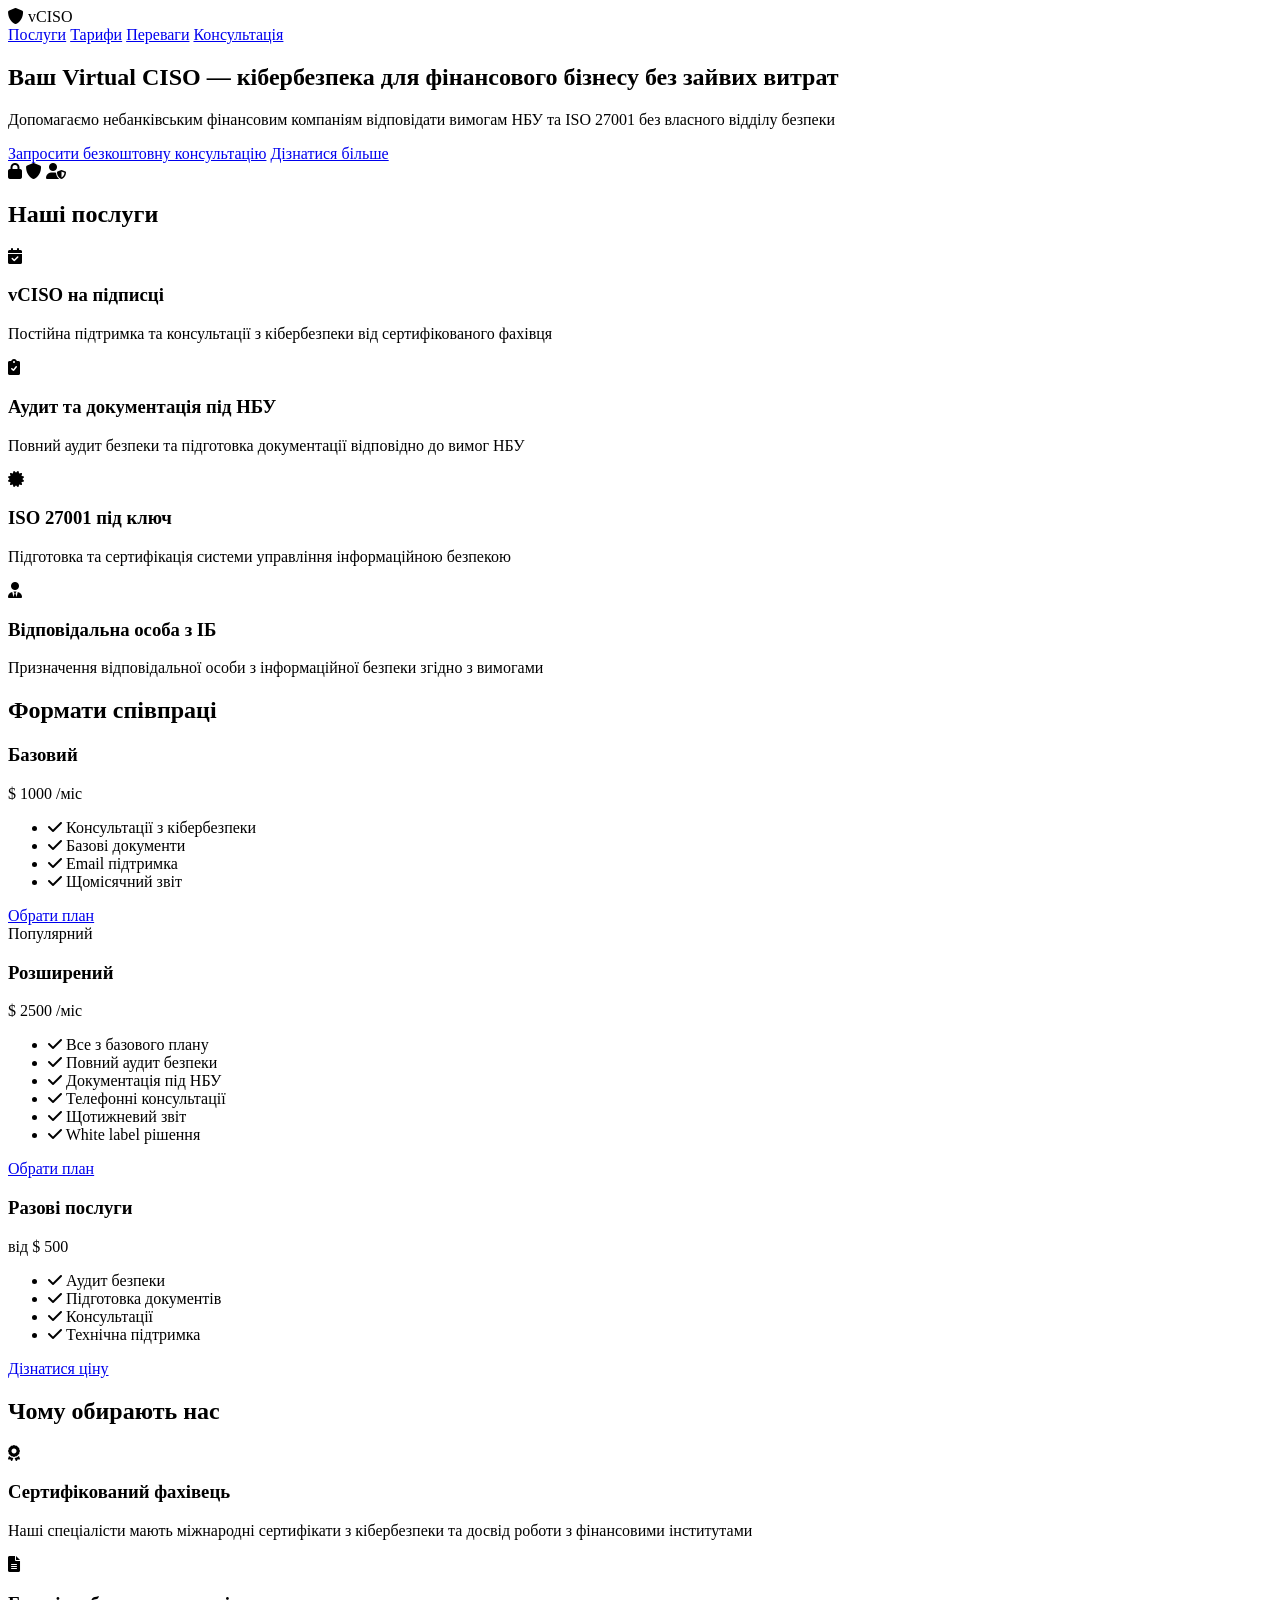
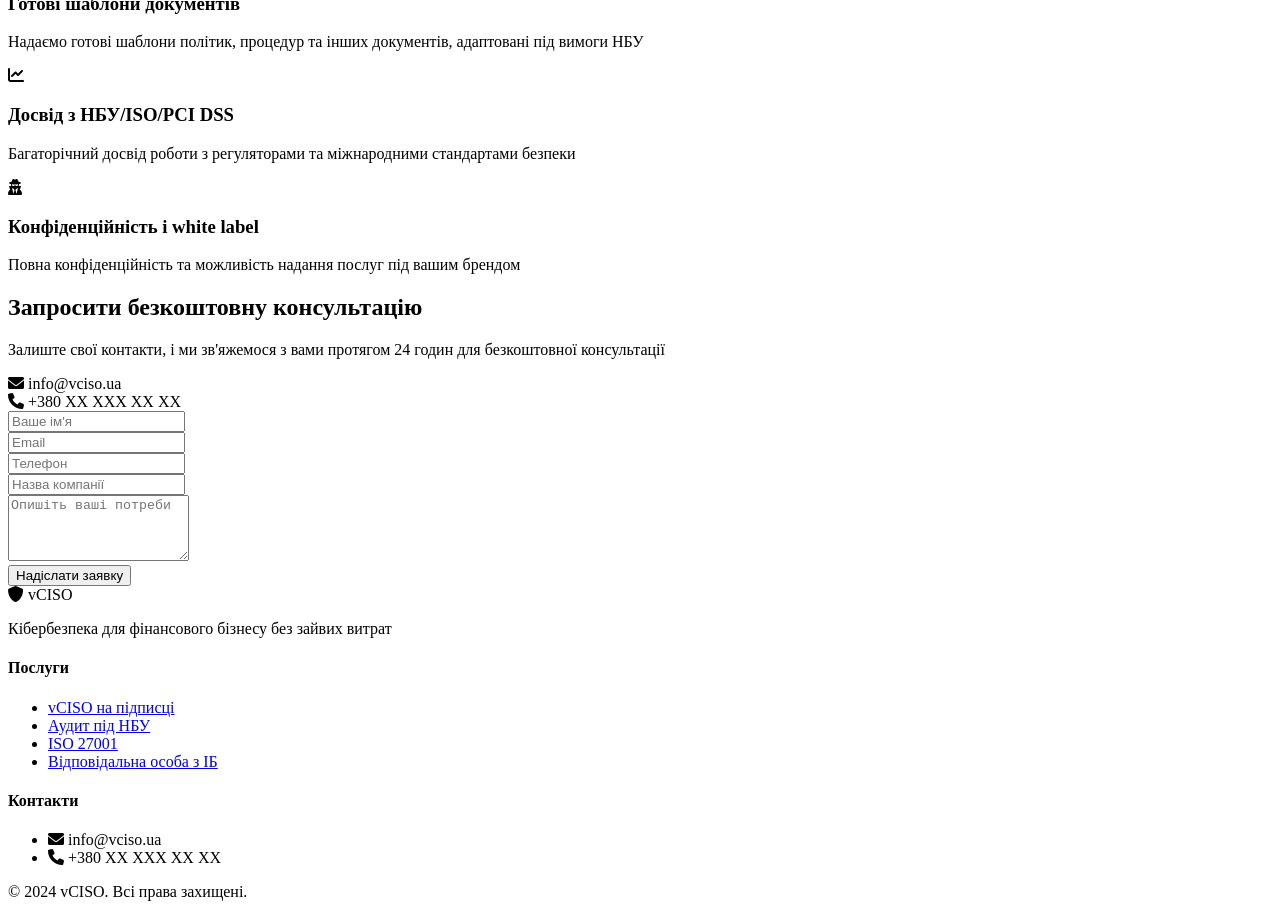
==== index.html @ 29ff614f "Rename vCiso/index.html to index.html" ====
<!DOCTYPE html>
<html lang="uk">
<head>
    <meta charset="UTF-8">
    <meta name="viewport" content="width=device-width, initial-scale=1.0">
    <title>Virtual CISO - Кібербезпека для фінансового бізнесу</title>
    <link rel="stylesheet" href="styles.css">
    <link href="https://fonts.googleapis.com/css2?family=Inter:wght@300;400;500;600;700&display=swap" rel="stylesheet">
    <link rel="stylesheet" href="https://cdnjs.cloudflare.com/ajax/libs/font-awesome/6.0.0/css/all.min.css">
</head>
<body>
    <!-- Header -->
    <header class="header">
        <nav class="nav">
            <div class="nav-container">
                <div class="logo">
                    <i class="fas fa-shield-alt"></i>
                    <span>vCISO</span>
                </div>
                <div class="nav-links">
                    <a href="#services">Послуги</a>
                    <a href="#pricing">Тарифи</a>
                    <a href="#benefits">Переваги</a>
                    <a href="#contact" class="cta-button">Консультація</a>
                </div>
                <div class="mobile-menu-toggle">
                    <span></span>
                    <span></span>
                    <span></span>
                </div>
            </div>
        </nav>
    </header>

    <!-- Hero Section -->
    <section class="hero">
        <div class="container">
            <div class="hero-content">
                <h1 class="hero-title">
                    Ваш Virtual CISO — кібербезпека для фінансового бізнесу без зайвих витрат
                </h1>
                <p class="hero-subtitle">
                    Допомагаємо небанківським фінансовим компаніям відповідати вимогам НБУ та ISO 27001 без власного відділу безпеки
                </p>
                <div class="hero-cta">
                    <a href="#contact" class="btn btn-primary">Запросити безкоштовну консультацію</a>
                    <a href="#services" class="btn btn-secondary">Дізнатися більше</a>
                </div>
            </div>
            <div class="hero-image">
                <div class="security-illustration">
                    <i class="fas fa-lock"></i>
                    <i class="fas fa-shield-alt"></i>
                    <i class="fas fa-user-shield"></i>
                </div>
            </div>
        </div>
    </section>

    <!-- Services Section -->
    <section id="services" class="services">
        <div class="container">
            <h2 class="section-title">Наші послуги</h2>
            <div class="services-grid">
                <div class="service-card">
                    <div class="service-icon">
                        <i class="fas fa-calendar-check"></i>
                    </div>
                    <h3>vCISO на підписці</h3>
                    <p>Постійна підтримка та консультації з кібербезпеки від сертифікованого фахівця</p>
                </div>
                <div class="service-card">
                    <div class="service-icon">
                        <i class="fas fa-clipboard-check"></i>
                    </div>
                    <h3>Аудит та документація під НБУ</h3>
                    <p>Повний аудит безпеки та підготовка документації відповідно до вимог НБУ</p>
                </div>
                <div class="service-card">
                    <div class="service-icon">
                        <i class="fas fa-certificate"></i>
                    </div>
                    <h3>ISO 27001 під ключ</h3>
                    <p>Підготовка та сертифікація системи управління інформаційною безпекою</p>
                </div>
                <div class="service-card">
                    <div class="service-icon">
                        <i class="fas fa-user-tie"></i>
                    </div>
                    <h3>Відповідальна особа з ІБ</h3>
                    <p>Призначення відповідальної особи з інформаційної безпеки згідно з вимогами</p>
                </div>
            </div>
        </div>
    </section>

    <!-- Pricing Section -->
    <section id="pricing" class="pricing">
        <div class="container">
            <h2 class="section-title">Формати співпраці</h2>
            <div class="pricing-grid">
                <div class="pricing-card">
                    <div class="pricing-header">
                        <h3>Базовий</h3>
                        <div class="price">
                            <span class="currency">$</span>
                            <span class="amount">1000</span>
                            <span class="period">/міс</span>
                        </div>
                    </div>
                    <ul class="pricing-features">
                        <li><i class="fas fa-check"></i> Консультації з кібербезпеки</li>
                        <li><i class="fas fa-check"></i> Базові документи</li>
                        <li><i class="fas fa-check"></i> Email підтримка</li>
                        <li><i class="fas fa-check"></i> Щомісячний звіт</li>
                    </ul>
                    <a href="#contact" class="btn btn-outline">Обрати план</a>
                </div>
                <div class="pricing-card featured">
                    <div class="pricing-badge">Популярний</div>
                    <div class="pricing-header">
                        <h3>Розширений</h3>
                        <div class="price">
                            <span class="currency">$</span>
                            <span class="amount">2500</span>
                            <span class="period">/міс</span>
                        </div>
                    </div>
                    <ul class="pricing-features">
                        <li><i class="fas fa-check"></i> Все з базового плану</li>
                        <li><i class="fas fa-check"></i> Повний аудит безпеки</li>
                        <li><i class="fas fa-check"></i> Документація під НБУ</li>
                        <li><i class="fas fa-check"></i> Телефонні консультації</li>
                        <li><i class="fas fa-check"></i> Щотижневий звіт</li>
                        <li><i class="fas fa-check"></i> White label рішення</li>
                    </ul>
                    <a href="#contact" class="btn btn-primary">Обрати план</a>
                </div>
                <div class="pricing-card">
                    <div class="pricing-header">
                        <h3>Разові послуги</h3>
                        <div class="price">
                            <span class="currency">від $</span>
                            <span class="amount">500</span>
                        </div>
                    </div>
                    <ul class="pricing-features">
                        <li><i class="fas fa-check"></i> Аудит безпеки</li>
                        <li><i class="fas fa-check"></i> Підготовка документів</li>
                        <li><i class="fas fa-check"></i> Консультації</li>
                        <li><i class="fas fa-check"></i> Технічна підтримка</li>
                    </ul>
                    <a href="#contact" class="btn btn-outline">Дізнатися ціну</a>
                </div>
            </div>
        </div>
    </section>

    <!-- Benefits Section -->
    <section id="benefits" class="benefits">
        <div class="container">
            <h2 class="section-title">Чому обирають нас</h2>
            <div class="benefits-grid">
                <div class="benefit-item">
                    <div class="benefit-icon">
                        <i class="fas fa-award"></i>
                    </div>
                    <h3>Сертифікований фахівець</h3>
                    <p>Наші спеціалісти мають міжнародні сертифікати з кібербезпеки та досвід роботи з фінансовими інститутами</p>
                </div>
                <div class="benefit-item">
                    <div class="benefit-icon">
                        <i class="fas fa-file-alt"></i>
                    </div>
                    <h3>Готові шаблони документів</h3>
                    <p>Надаємо готові шаблони політик, процедур та інших документів, адаптовані під вимоги НБУ</p>
                </div>
                <div class="benefit-item">
                    <div class="benefit-icon">
                        <i class="fas fa-chart-line"></i>
                    </div>
                    <h3>Досвід з НБУ/ISO/PCI DSS</h3>
                    <p>Багаторічний досвід роботи з регуляторами та міжнародними стандартами безпеки</p>
                </div>
                <div class="benefit-item">
                    <div class="benefit-icon">
                        <i class="fas fa-user-secret"></i>
                    </div>
                    <h3>Конфіденційність і white label</h3>
                    <p>Повна конфіденційність та можливість надання послуг під вашим брендом</p>
                </div>
            </div>
        </div>
    </section>

    <!-- Contact Section -->
    <section id="contact" class="contact">
        <div class="container">
            <div class="contact-content">
                <div class="contact-info">
                    <h2>Запросити безкоштовну консультацію</h2>
                    <p>Залиште свої контакти, і ми зв'яжемося з вами протягом 24 годин для безкоштовної консультації</p>
                    <div class="contact-details">
                        <div class="contact-item">
                            <i class="fas fa-envelope"></i>
                            <span>info@vciso.ua</span>
                        </div>
                        <div class="contact-item">
                            <i class="fas fa-phone"></i>
                            <span>+380 XX XXX XX XX</span>
                        </div>
                    </div>
                </div>
                <div class="contact-form">
                    <form id="consultationForm">
                        <div class="form-group">
                            <input type="text" id="name" name="name" placeholder="Ваше ім'я" required>
                        </div>
                        <div class="form-group">
                            <input type="email" id="email" name="email" placeholder="Email" required>
                        </div>
                        <div class="form-group">
                            <input type="tel" id="phone" name="phone" placeholder="Телефон" required>
                        </div>
                        <div class="form-group">
                            <input type="text" id="company" name="company" placeholder="Назва компанії" required>
                        </div>
                        <div class="form-group">
                            <textarea id="message" name="message" placeholder="Опишіть ваші потреби" rows="4"></textarea>
                        </div>
                        <button type="submit" class="btn btn-primary">Надіслати заявку</button>
                    </form>
                </div>
            </div>
        </div>
    </section>

    <!-- Footer -->
    <footer class="footer">
        <div class="container">
            <div class="footer-content">
                <div class="footer-section">
                    <div class="logo">
                        <i class="fas fa-shield-alt"></i>
                        <span>vCISO</span>
                    </div>
                    <p>Кібербезпека для фінансового бізнесу без зайвих витрат</p>
                </div>
                <div class="footer-section">
                    <h4>Послуги</h4>
                    <ul>
                        <li><a href="#services">vCISO на підписці</a></li>
                        <li><a href="#services">Аудит під НБУ</a></li>
                        <li><a href="#services">ISO 27001</a></li>
                        <li><a href="#services">Відповідальна особа з ІБ</a></li>
                    </ul>
                </div>
                <div class="footer-section">
                    <h4>Контакти</h4>
                    <ul>
                        <li><i class="fas fa-envelope"></i> info@vciso.ua</li>
                        <li><i class="fas fa-phone"></i> +380 XX XXX XX XX</li>
                    </ul>
                </div>
            </div>
            <div class="footer-bottom">
                <p>&copy; 2024 vCISO. Всі права захищені.</p>
            </div>
        </div>
    </footer>

    <script src="script.js"></script>
</body>
</html>
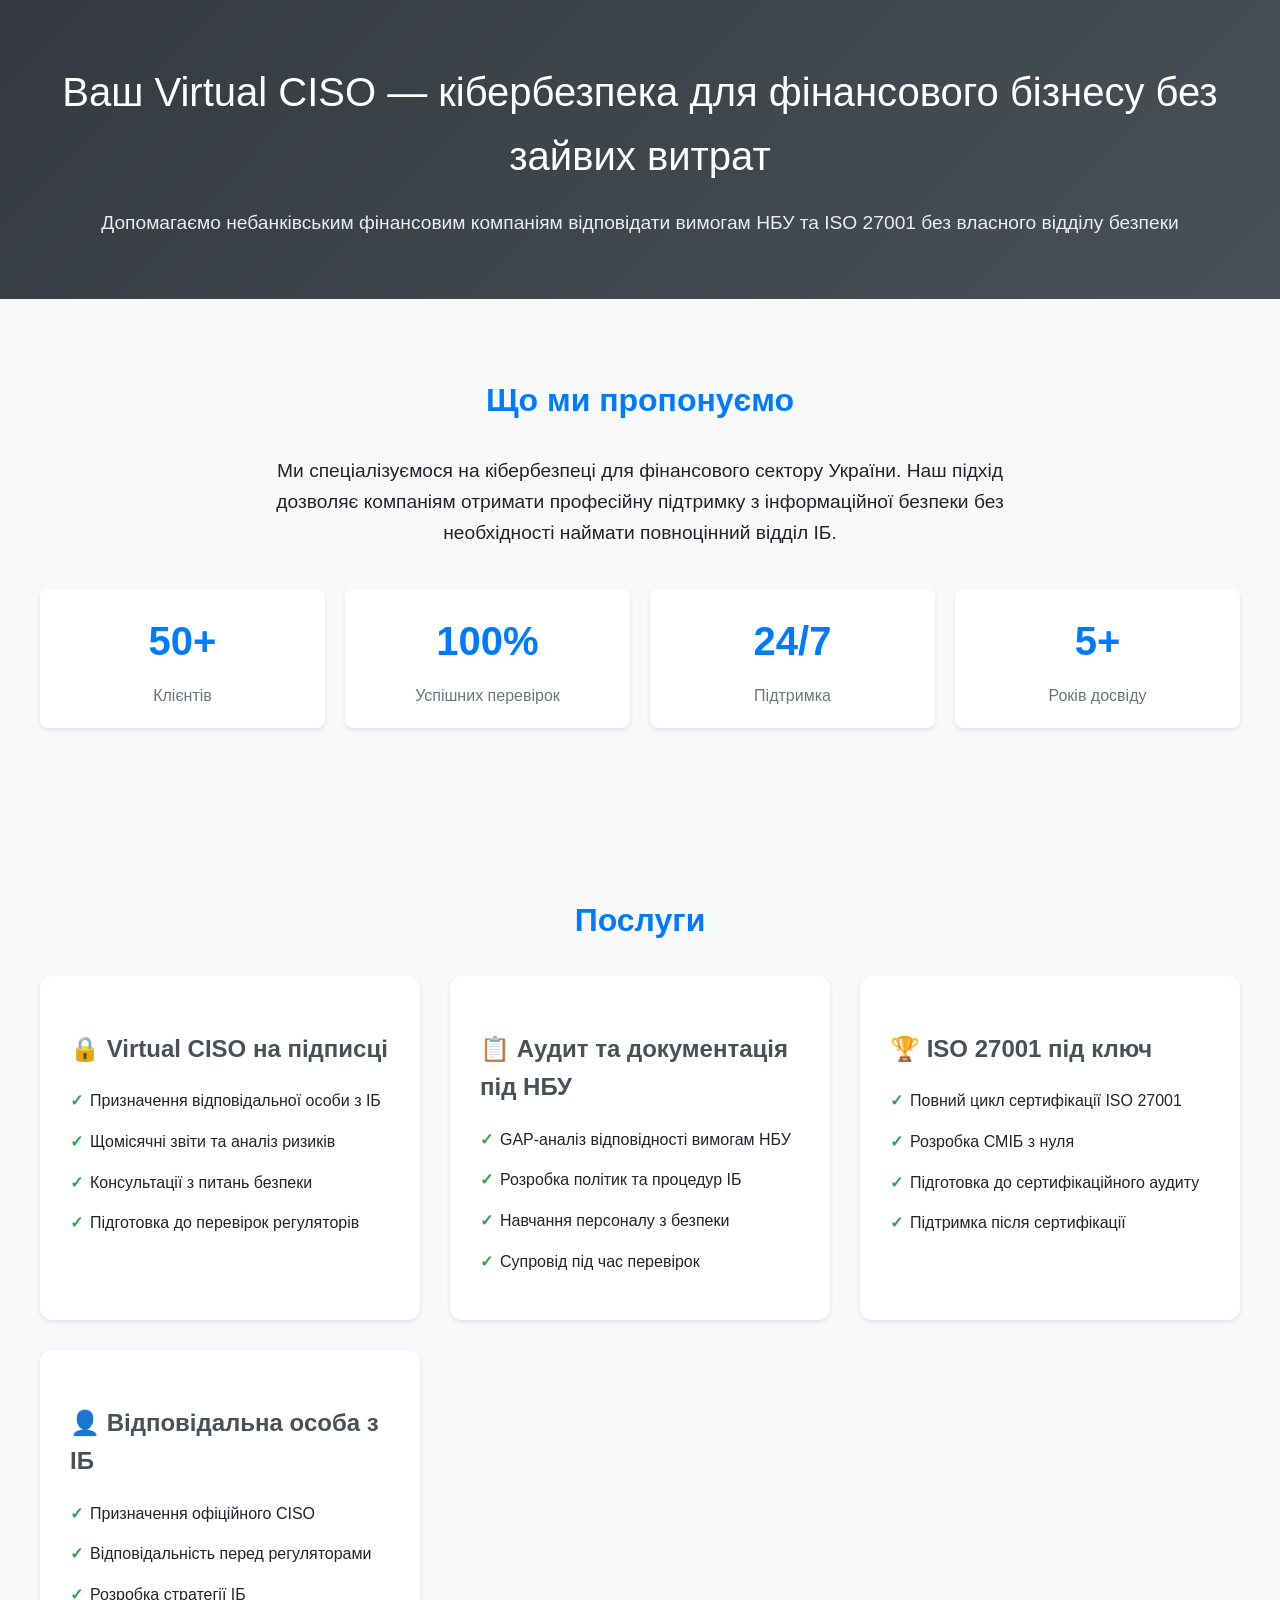
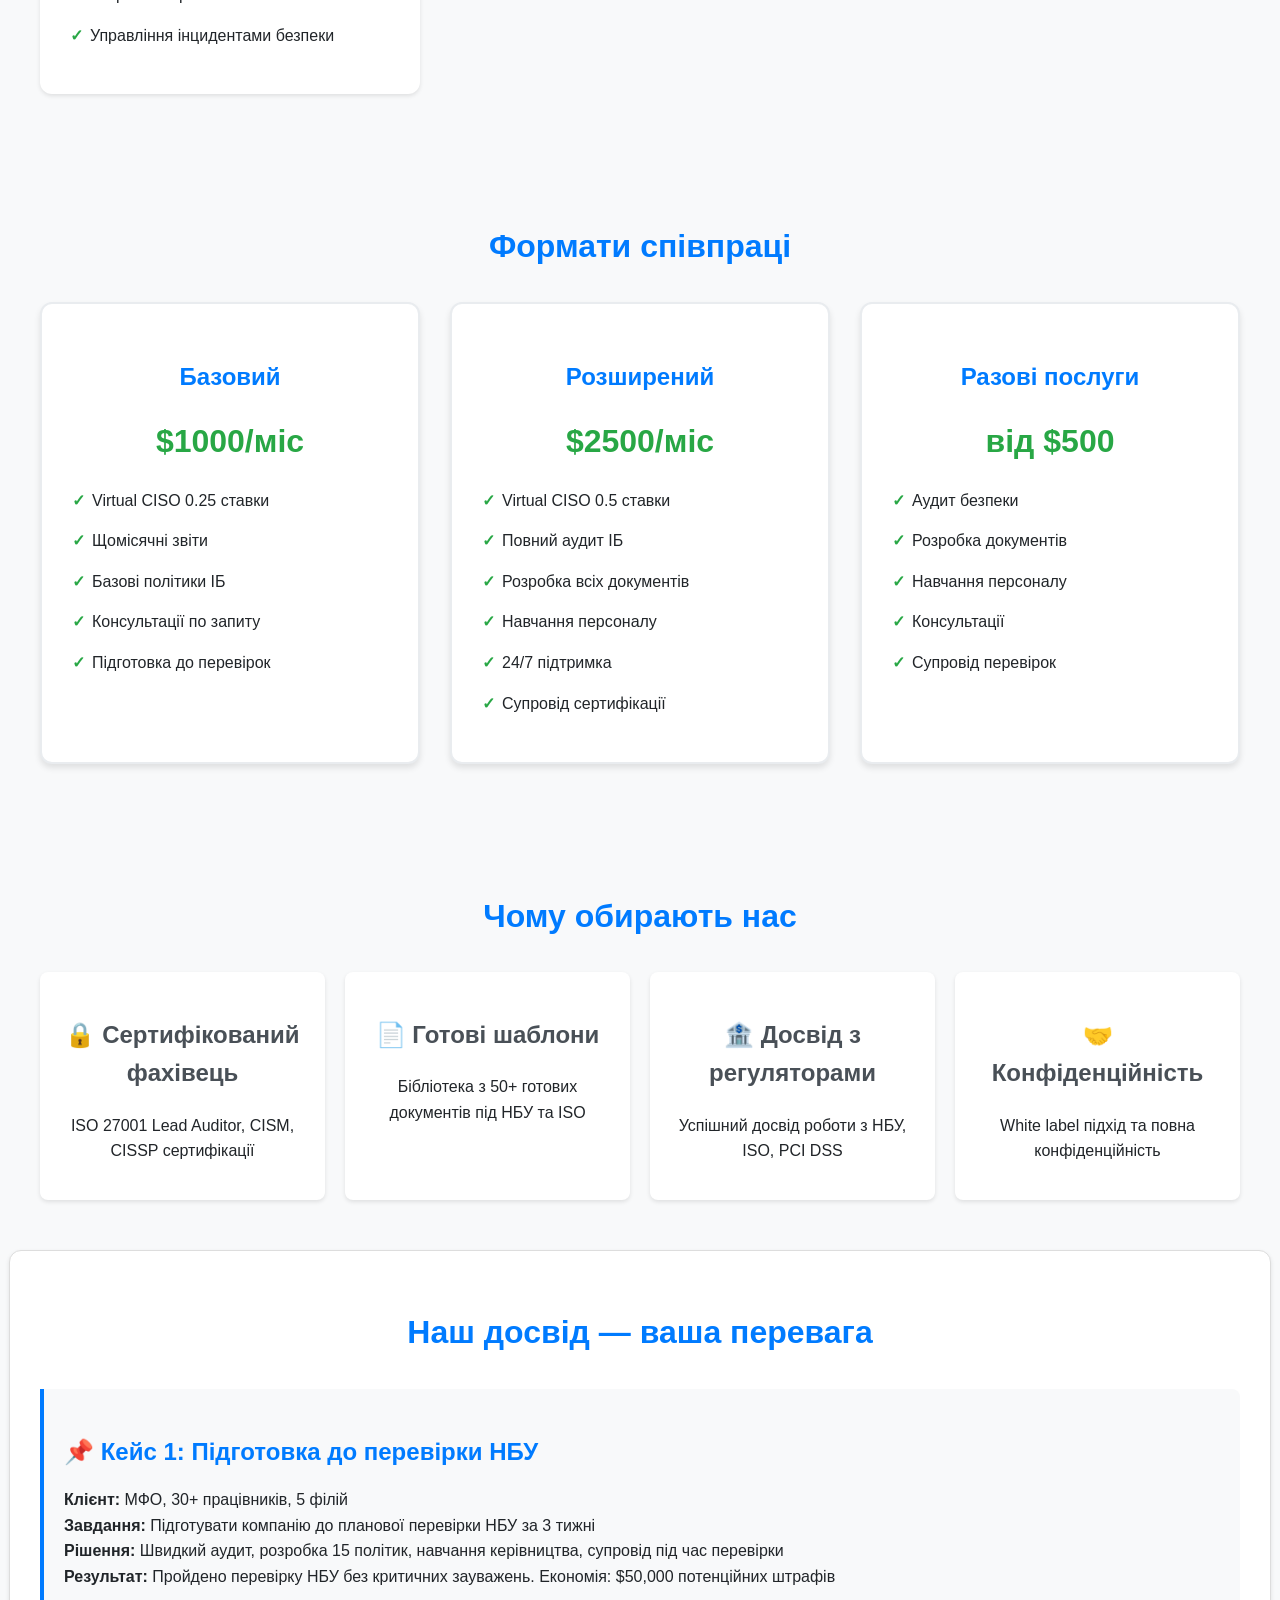
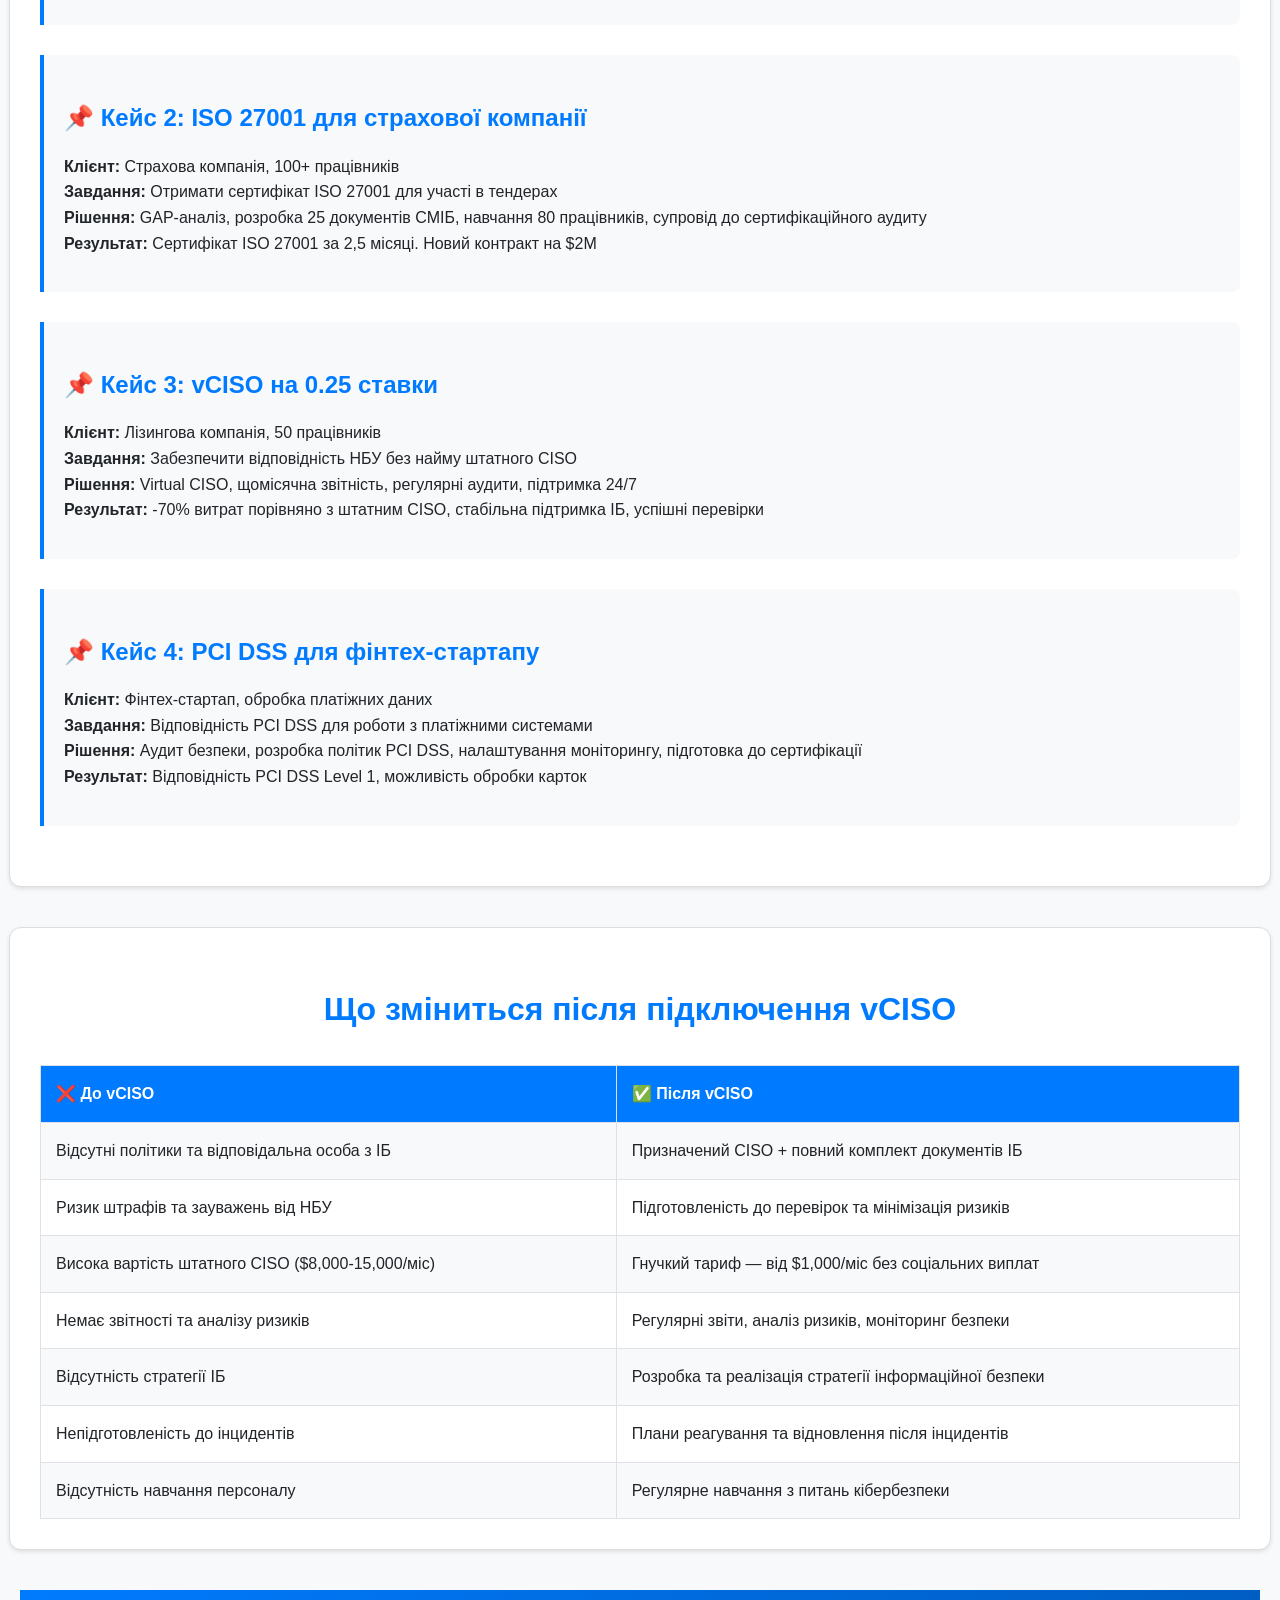
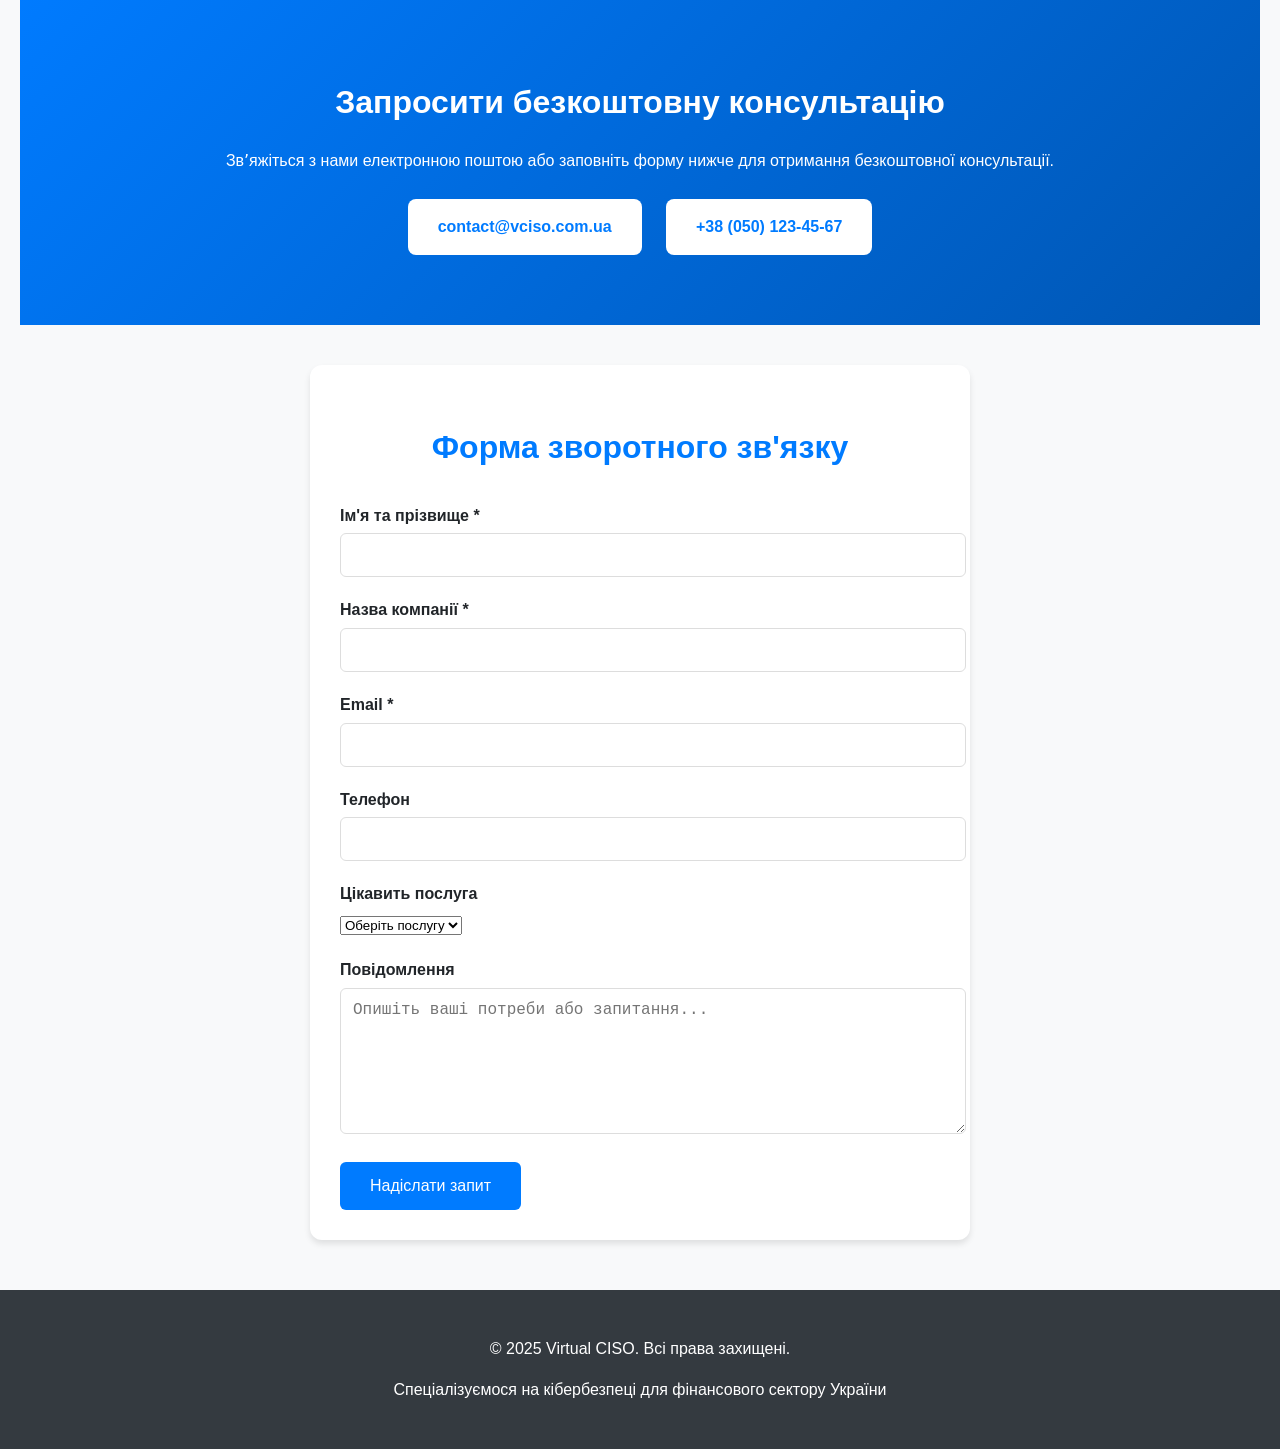
==== commit 6cb1c4a9: "New V1" ====
--- a/index.html
+++ b/index.html
@@ -1,274 +1,296 @@
 <!DOCTYPE html>
 <html lang="uk">
 <head>
-    <meta charset="UTF-8">
-    <meta name="viewport" content="width=device-width, initial-scale=1.0">
-    <title>Virtual CISO - Кібербезпека для фінансового бізнесу</title>
-    <link rel="stylesheet" href="styles.css">
-    <link href="https://fonts.googleapis.com/css2?family=Inter:wght@300;400;500;600;700&display=swap" rel="stylesheet">
-    <link rel="stylesheet" href="https://cdnjs.cloudflare.com/ajax/libs/font-awesome/6.0.0/css/all.min.css">
+  <meta charset="UTF-8" />
+  <meta name="viewport" content="width=device-width, initial-scale=1.0" />
+  <title>Ваш Virtual CISO — кібербезпека для фінансового бізнесу</title>
+  <meta name="description" content="Virtual CISO послуги для небанківських фінансових компаній. Відповідність НБУ та ISO 27001 без власного відділу безпеки." />
+  <style>
+    body { font-family: Arial, sans-serif; margin: 0; padding: 0; background: #f8f9fa; color: #212529; line-height: 1.6; }
+    header { background: linear-gradient(135deg, #343a40 0%, #495057 100%); color: white; padding: 60px 20px; text-align: center; }
+    header h1 { margin: 0; font-size: 2.5em; font-weight: 300; }
+    header p { font-size: 1.2em; margin: 20px 0 0 0; opacity: 0.9; }
+    section { padding: 50px 20px; max-width: 1200px; margin: auto; }
+    h2 { color: #007bff; font-size: 2em; margin-bottom: 30px; text-align: center; }
+    h3 { color: #495057; font-size: 1.5em; margin-bottom: 20px; }
+    ul { list-style: none; padding: 0; }
+    ul li { margin-bottom: 15px; padding-left: 20px; position: relative; }
+    ul li:before { content: "✓"; color: #28a745; font-weight: bold; position: absolute; left: 0; }
+    .pricing { display: flex; flex-wrap: wrap; gap: 30px; justify-content: center; }
+    .price-box { flex: 1; min-width: 250px; background: white; padding: 30px; border: 2px solid #e9ecef; border-radius: 12px; text-align: center; box-shadow: 0 4px 6px rgba(0,0,0,0.1); transition: transform 0.3s ease; }
+    .price-box:hover { transform: translateY(-5px); box-shadow: 0 8px 15px rgba(0,0,0,0.2); }
+    .price-box h3 { color: #007bff; margin-bottom: 15px; }
+    .price-box .price { font-size: 2em; font-weight: bold; color: #28a745; margin: 20px 0; }
+    .price-box .features { text-align: left; margin-top: 20px; }
+    .cta { background: linear-gradient(135deg, #007bff 0%, #0056b3 100%); color: white; text-align: center; padding: 60px 20px; }
+    .cta h2 { color: white; margin-bottom: 20px; }
+    .cta a { background: white; color: #007bff; padding: 15px 30px; text-decoration: none; border-radius: 8px; font-weight: bold; display: inline-block; margin: 10px; transition: all 0.3s ease; }
+    .cta a:hover { background: #f8f9fa; transform: scale(1.05); }
+    .cases, .comparison { background: #fff; border: 1px solid #ddd; padding: 30px; border-radius: 12px; margin-bottom: 40px; box-shadow: 0 2px 4px rgba(0,0,0,0.1); }
+    .case { margin-bottom: 30px; padding: 20px; border-left: 4px solid #007bff; background: #f8f9fa; border-radius: 0 8px 8px 0; }
+    .case h3 { color: #007bff; margin-bottom: 15px; }
+    table { width: 100%; border-collapse: collapse; margin-top: 20px; }
+    th, td { border: 1px solid #dee2e6; padding: 15px; text-align: left; }
+    th { background-color: #007bff; color: white; font-weight: bold; }
+    tr:nth-child(even) { background-color: #f8f9fa; }
+    .stats { display: flex; flex-wrap: wrap; gap: 20px; margin: 40px 0; }
+    .stat { flex: 1; min-width: 200px; text-align: center; padding: 20px; background: white; border-radius: 8px; box-shadow: 0 2px 4px rgba(0,0,0,0.1); }
+    .stat .number { font-size: 2.5em; font-weight: bold; color: #007bff; }
+    .stat .label { color: #6c757d; margin-top: 10px; }
+    .contact-form { max-width: 600px; margin: 40px auto; background: white; padding: 30px; border-radius: 12px; box-shadow: 0 4px 6px rgba(0,0,0,0.1); }
+    .form-group { margin-bottom: 20px; }
+    .form-group label { display: block; margin-bottom: 5px; font-weight: bold; }
+    .form-group input, .form-group textarea { width: 100%; padding: 12px; border: 1px solid #ddd; border-radius: 6px; font-size: 16px; }
+    .form-group textarea { height: 120px; resize: vertical; }
+    .btn { background: #007bff; color: white; padding: 15px 30px; border: none; border-radius: 6px; font-size: 16px; cursor: pointer; transition: background 0.3s ease; }
+    .btn:hover { background: #0056b3; }
+    .footer { background: #343a40; color: white; text-align: center; padding: 30px 20px; margin-top: 50px; }
+    @media (max-width: 768px) { 
+      header h1 { font-size: 2em; }
+      .pricing { flex-direction: column; }
+      .price-box { min-width: auto; }
+      .stats { flex-direction: column; }
+    }
+  </style>
 </head>
 <body>
-    <!-- Header -->
-    <header class="header">
-        <nav class="nav">
-            <div class="nav-container">
-                <div class="logo">
-                    <i class="fas fa-shield-alt"></i>
-                    <span>vCISO</span>
-                </div>
-                <div class="nav-links">
-                    <a href="#services">Послуги</a>
-                    <a href="#pricing">Тарифи</a>
-                    <a href="#benefits">Переваги</a>
-                    <a href="#contact" class="cta-button">Консультація</a>
-                </div>
-                <div class="mobile-menu-toggle">
-                    <span></span>
-                    <span></span>
-                    <span></span>
-                </div>
-            </div>
-        </nav>
-    </header>
-
-    <!-- Hero Section -->
-    <section class="hero">
-        <div class="container">
-            <div class="hero-content">
-                <h1 class="hero-title">
-                    Ваш Virtual CISO — кібербезпека для фінансового бізнесу без зайвих витрат
-                </h1>
-                <p class="hero-subtitle">
-                    Допомагаємо небанківським фінансовим компаніям відповідати вимогам НБУ та ISO 27001 без власного відділу безпеки
-                </p>
-                <div class="hero-cta">
-                    <a href="#contact" class="btn btn-primary">Запросити безкоштовну консультацію</a>
-                    <a href="#services" class="btn btn-secondary">Дізнатися більше</a>
-                </div>
-            </div>
-            <div class="hero-image">
-                <div class="security-illustration">
-                    <i class="fas fa-lock"></i>
-                    <i class="fas fa-shield-alt"></i>
-                    <i class="fas fa-user-shield"></i>
-                </div>
-            </div>
+  <header>
+    <h1>Ваш Virtual CISO — кібербезпека для фінансового бізнесу без зайвих витрат</h1>
+    <p>Допомагаємо небанківським фінансовим компаніям відповідати вимогам НБУ та ISO 27001 без власного відділу безпеки</p>
+  </header>
+
+  <section>
+    <h2>Що ми пропонуємо</h2>
+    <p style="text-align: center; font-size: 1.2em; max-width: 800px; margin: 0 auto 40px auto;">
+      Ми спеціалізуємося на кібербезпеці для фінансового сектору України. Наш підхід дозволяє компаніям отримати професійну підтримку з інформаційної безпеки без необхідності наймати повноцінний відділ ІБ.
+    </p>
+    
+    <div class="stats">
+      <div class="stat">
+        <div class="number">50+</div>
+        <div class="label">Клієнтів</div>
+      </div>
+      <div class="stat">
+        <div class="number">100%</div>
+        <div class="label">Успішних перевірок</div>
+      </div>
+      <div class="stat">
+        <div class="number">24/7</div>
+        <div class="label">Підтримка</div>
+      </div>
+      <div class="stat">
+        <div class="number">5+</div>
+        <div class="label">Років досвіду</div>
+      </div>
+    </div>
+  </section>
+
+  <section>
+    <h2>Послуги</h2>
+    <div style="display: grid; grid-template-columns: repeat(auto-fit, minmax(300px, 1fr)); gap: 30px;">
+      <div style="background: white; padding: 30px; border-radius: 12px; box-shadow: 0 2px 4px rgba(0,0,0,0.1);">
+        <h3>🔒 Virtual CISO на підписці</h3>
+        <ul>
+          <li>Призначення відповідальної особи з ІБ</li>
+          <li>Щомісячні звіти та аналіз ризиків</li>
+          <li>Консультації з питань безпеки</li>
+          <li>Підготовка до перевірок регуляторів</li>
+        </ul>
+      </div>
+      
+      <div style="background: white; padding: 30px; border-radius: 12px; box-shadow: 0 2px 4px rgba(0,0,0,0.1);">
+        <h3>📋 Аудит та документація під НБУ</h3>
+        <ul>
+          <li>GAP-аналіз відповідності вимогам НБУ</li>
+          <li>Розробка політик та процедур ІБ</li>
+          <li>Навчання персоналу з безпеки</li>
+          <li>Супровід під час перевірок</li>
+        </ul>
+      </div>
+      
+      <div style="background: white; padding: 30px; border-radius: 12px; box-shadow: 0 2px 4px rgba(0,0,0,0.1);">
+        <h3>🏆 ISO 27001 під ключ</h3>
+        <ul>
+          <li>Повний цикл сертифікації ISO 27001</li>
+          <li>Розробка СМІБ з нуля</li>
+          <li>Підготовка до сертифікаційного аудиту</li>
+          <li>Підтримка після сертифікації</li>
+        </ul>
+      </div>
+      
+      <div style="background: white; padding: 30px; border-radius: 12px; box-shadow: 0 2px 4px rgba(0,0,0,0.1);">
+        <h3>👤 Відповідальна особа з ІБ</h3>
+        <ul>
+          <li>Призначення офіційного CISO</li>
+          <li>Відповідальність перед регуляторами</li>
+          <li>Розробка стратегії ІБ</li>
+          <li>Управління інцидентами безпеки</li>
+        </ul>
+      </div>
+    </div>
+  </section>
+
+  <section>
+    <h2>Формати співпраці</h2>
+    <div class="pricing">
+      <div class="price-box">
+        <h3>Базовий</h3>
+        <div class="price">$1000/міс</div>
+        <div class="features">
+          <ul>
+            <li>Virtual CISO 0.25 ставки</li>
+            <li>Щомісячні звіти</li>
+            <li>Базові політики ІБ</li>
+            <li>Консультації по запиту</li>
+            <li>Підготовка до перевірок</li>
+          </ul>
         </div>
-    </section>
-
-    <!-- Services Section -->
-    <section id="services" class="services">
-        <div class="container">
-            <h2 class="section-title">Наші послуги</h2>
-            <div class="services-grid">
-                <div class="service-card">
-                    <div class="service-icon">
-                        <i class="fas fa-calendar-check"></i>
-                    </div>
-                    <h3>vCISO на підписці</h3>
-                    <p>Постійна підтримка та консультації з кібербезпеки від сертифікованого фахівця</p>
-                </div>
-                <div class="service-card">
-                    <div class="service-icon">
-                        <i class="fas fa-clipboard-check"></i>
-                    </div>
-                    <h3>Аудит та документація під НБУ</h3>
-                    <p>Повний аудит безпеки та підготовка документації відповідно до вимог НБУ</p>
-                </div>
-                <div class="service-card">
-                    <div class="service-icon">
-                        <i class="fas fa-certificate"></i>
-                    </div>
-                    <h3>ISO 27001 під ключ</h3>
-                    <p>Підготовка та сертифікація системи управління інформаційною безпекою</p>
-                </div>
-                <div class="service-card">
-                    <div class="service-icon">
-                        <i class="fas fa-user-tie"></i>
-                    </div>
-                    <h3>Відповідальна особа з ІБ</h3>
-                    <p>Призначення відповідальної особи з інформаційної безпеки згідно з вимогами</p>
-                </div>
-            </div>
+      </div>
+      <div class="price-box">
+        <h3>Розширений</h3>
+        <div class="price">$2500/міс</div>
+        <div class="features">
+          <ul>
+            <li>Virtual CISO 0.5 ставки</li>
+            <li>Повний аудит ІБ</li>
+            <li>Розробка всіх документів</li>
+            <li>Навчання персоналу</li>
+            <li>24/7 підтримка</li>
+            <li>Супровід сертифікації</li>
+          </ul>
         </div>
-    </section>
-
-    <!-- Pricing Section -->
-    <section id="pricing" class="pricing">
-        <div class="container">
-            <h2 class="section-title">Формати співпраці</h2>
-            <div class="pricing-grid">
-                <div class="pricing-card">
-                    <div class="pricing-header">
-                        <h3>Базовий</h3>
-                        <div class="price">
-                            <span class="currency">$</span>
-                            <span class="amount">1000</span>
-                            <span class="period">/міс</span>
-                        </div>
-                    </div>
-                    <ul class="pricing-features">
-                        <li><i class="fas fa-check"></i> Консультації з кібербезпеки</li>
-                        <li><i class="fas fa-check"></i> Базові документи</li>
-                        <li><i class="fas fa-check"></i> Email підтримка</li>
-                        <li><i class="fas fa-check"></i> Щомісячний звіт</li>
-                    </ul>
-                    <a href="#contact" class="btn btn-outline">Обрати план</a>
-                </div>
-                <div class="pricing-card featured">
-                    <div class="pricing-badge">Популярний</div>
-                    <div class="pricing-header">
-                        <h3>Розширений</h3>
-                        <div class="price">
-                            <span class="currency">$</span>
-                            <span class="amount">2500</span>
-                            <span class="period">/міс</span>
-                        </div>
-                    </div>
-                    <ul class="pricing-features">
-                        <li><i class="fas fa-check"></i> Все з базового плану</li>
-                        <li><i class="fas fa-check"></i> Повний аудит безпеки</li>
-                        <li><i class="fas fa-check"></i> Документація під НБУ</li>
-                        <li><i class="fas fa-check"></i> Телефонні консультації</li>
-                        <li><i class="fas fa-check"></i> Щотижневий звіт</li>
-                        <li><i class="fas fa-check"></i> White label рішення</li>
-                    </ul>
-                    <a href="#contact" class="btn btn-primary">Обрати план</a>
-                </div>
-                <div class="pricing-card">
-                    <div class="pricing-header">
-                        <h3>Разові послуги</h3>
-                        <div class="price">
-                            <span class="currency">від $</span>
-                            <span class="amount">500</span>
-                        </div>
-                    </div>
-                    <ul class="pricing-features">
-                        <li><i class="fas fa-check"></i> Аудит безпеки</li>
-                        <li><i class="fas fa-check"></i> Підготовка документів</li>
-                        <li><i class="fas fa-check"></i> Консультації</li>
-                        <li><i class="fas fa-check"></i> Технічна підтримка</li>
-                    </ul>
-                    <a href="#contact" class="btn btn-outline">Дізнатися ціну</a>
-                </div>
-            </div>
+      </div>
+      <div class="price-box">
+        <h3>Разові послуги</h3>
+        <div class="price">від $500</div>
+        <div class="features">
+          <ul>
+            <li>Аудит безпеки</li>
+            <li>Розробка документів</li>
+            <li>Навчання персоналу</li>
+            <li>Консультації</li>
+            <li>Супровід перевірок</li>
+          </ul>
         </div>
-    </section>
-
-    <!-- Benefits Section -->
-    <section id="benefits" class="benefits">
-        <div class="container">
-            <h2 class="section-title">Чому обирають нас</h2>
-            <div class="benefits-grid">
-                <div class="benefit-item">
-                    <div class="benefit-icon">
-                        <i class="fas fa-award"></i>
-                    </div>
-                    <h3>Сертифікований фахівець</h3>
-                    <p>Наші спеціалісти мають міжнародні сертифікати з кібербезпеки та досвід роботи з фінансовими інститутами</p>
-                </div>
-                <div class="benefit-item">
-                    <div class="benefit-icon">
-                        <i class="fas fa-file-alt"></i>
-                    </div>
-                    <h3>Готові шаблони документів</h3>
-                    <p>Надаємо готові шаблони політик, процедур та інших документів, адаптовані під вимоги НБУ</p>
-                </div>
-                <div class="benefit-item">
-                    <div class="benefit-icon">
-                        <i class="fas fa-chart-line"></i>
-                    </div>
-                    <h3>Досвід з НБУ/ISO/PCI DSS</h3>
-                    <p>Багаторічний досвід роботи з регуляторами та міжнародними стандартами безпеки</p>
-                </div>
-                <div class="benefit-item">
-                    <div class="benefit-icon">
-                        <i class="fas fa-user-secret"></i>
-                    </div>
-                    <h3>Конфіденційність і white label</h3>
-                    <p>Повна конфіденційність та можливість надання послуг під вашим брендом</p>
-                </div>
-            </div>
-        </div>
-    </section>
-
-    <!-- Contact Section -->
-    <section id="contact" class="contact">
-        <div class="container">
-            <div class="contact-content">
-                <div class="contact-info">
-                    <h2>Запросити безкоштовну консультацію</h2>
-                    <p>Залиште свої контакти, і ми зв'яжемося з вами протягом 24 годин для безкоштовної консультації</p>
-                    <div class="contact-details">
-                        <div class="contact-item">
-                            <i class="fas fa-envelope"></i>
-                            <span>info@vciso.ua</span>
-                        </div>
-                        <div class="contact-item">
-                            <i class="fas fa-phone"></i>
-                            <span>+380 XX XXX XX XX</span>
-                        </div>
-                    </div>
-                </div>
-                <div class="contact-form">
-                    <form id="consultationForm">
-                        <div class="form-group">
-                            <input type="text" id="name" name="name" placeholder="Ваше ім'я" required>
-                        </div>
-                        <div class="form-group">
-                            <input type="email" id="email" name="email" placeholder="Email" required>
-                        </div>
-                        <div class="form-group">
-                            <input type="tel" id="phone" name="phone" placeholder="Телефон" required>
-                        </div>
-                        <div class="form-group">
-                            <input type="text" id="company" name="company" placeholder="Назва компанії" required>
-                        </div>
-                        <div class="form-group">
-                            <textarea id="message" name="message" placeholder="Опишіть ваші потреби" rows="4"></textarea>
-                        </div>
-                        <button type="submit" class="btn btn-primary">Надіслати заявку</button>
-                    </form>
-                </div>
-            </div>
-        </div>
-    </section>
-
-    <!-- Footer -->
-    <footer class="footer">
-        <div class="container">
-            <div class="footer-content">
-                <div class="footer-section">
-                    <div class="logo">
-                        <i class="fas fa-shield-alt"></i>
-                        <span>vCISO</span>
-                    </div>
-                    <p>Кібербезпека для фінансового бізнесу без зайвих витрат</p>
-                </div>
-                <div class="footer-section">
-                    <h4>Послуги</h4>
-                    <ul>
-                        <li><a href="#services">vCISO на підписці</a></li>
-                        <li><a href="#services">Аудит під НБУ</a></li>
-                        <li><a href="#services">ISO 27001</a></li>
-                        <li><a href="#services">Відповідальна особа з ІБ</a></li>
-                    </ul>
-                </div>
-                <div class="footer-section">
-                    <h4>Контакти</h4>
-                    <ul>
-                        <li><i class="fas fa-envelope"></i> info@vciso.ua</li>
-                        <li><i class="fas fa-phone"></i> +380 XX XXX XX XX</li>
-                    </ul>
-                </div>
-            </div>
-            <div class="footer-bottom">
-                <p>&copy; 2024 vCISO. Всі права захищені.</p>
-            </div>
-        </div>
-    </footer>
-
-    <script src="script.js"></script>
+      </div>
+    </div>
+  </section>
+
+  <section>
+    <h2>Чому обирають нас</h2>
+    <div style="display: grid; grid-template-columns: repeat(auto-fit, minmax(250px, 1fr)); gap: 20px;">
+      <div style="background: white; padding: 20px; border-radius: 8px; text-align: center; box-shadow: 0 2px 4px rgba(0,0,0,0.1);">
+        <h3>🔒 Сертифікований фахівець</h3>
+        <p>ISO 27001 Lead Auditor, CISM, CISSP сертифікації</p>
+      </div>
+      <div style="background: white; padding: 20px; border-radius: 8px; text-align: center; box-shadow: 0 2px 4px rgba(0,0,0,0.1);">
+        <h3>📄 Готові шаблони</h3>
+        <p>Бібліотека з 50+ готових документів під НБУ та ISO</p>
+      </div>
+      <div style="background: white; padding: 20px; border-radius: 8px; text-align: center; box-shadow: 0 2px 4px rgba(0,0,0,0.1);">
+        <h3>🏦 Досвід з регуляторами</h3>
+        <p>Успішний досвід роботи з НБУ, ISO, PCI DSS</p>
+      </div>
+      <div style="background: white; padding: 20px; border-radius: 8px; text-align: center; box-shadow: 0 2px 4px rgba(0,0,0,0.1);">
+        <h3>🤝 Конфіденційність</h3>
+        <p>White label підхід та повна конфіденційність</p>
+      </div>
+    </div>
+  </section>
+
+  <section class="cases">
+    <h2>Наш досвід — ваша перевага</h2>
+    <div class="case">
+      <h3>📌 Кейс 1: Підготовка до перевірки НБУ</h3>
+      <p><strong>Клієнт:</strong> МФО, 30+ працівників, 5 філій<br />
+      <strong>Завдання:</strong> Підготувати компанію до планової перевірки НБУ за 3 тижні<br />
+      <strong>Рішення:</strong> Швидкий аудит, розробка 15 політик, навчання керівництва, супровід під час перевірки<br />
+      <strong>Результат:</strong> Пройдено перевірку НБУ без критичних зауважень. Економія: $50,000 потенційних штрафів</p>
+    </div>
+    <div class="case">
+      <h3>📌 Кейс 2: ISO 27001 для страхової компанії</h3>
+      <p><strong>Клієнт:</strong> Страхова компанія, 100+ працівників<br />
+      <strong>Завдання:</strong> Отримати сертифікат ISO 27001 для участі в тендерах<br />
+      <strong>Рішення:</strong> GAP-аналіз, розробка 25 документів СМІБ, навчання 80 працівників, супровід до сертифікаційного аудиту<br />
+      <strong>Результат:</strong> Сертифікат ISO 27001 за 2,5 місяці. Новий контракт на $2M</p>
+    </div>
+    <div class="case">
+      <h3>📌 Кейс 3: vCISO на 0.25 ставки</h3>
+      <p><strong>Клієнт:</strong> Лізингова компанія, 50 працівників<br />
+      <strong>Завдання:</strong> Забезпечити відповідність НБУ без найму штатного CISO<br />
+      <strong>Рішення:</strong> Virtual CISO, щомісячна звітність, регулярні аудити, підтримка 24/7<br />
+      <strong>Результат:</strong> -70% витрат порівняно з штатним CISO, стабільна підтримка ІБ, успішні перевірки</p>
+    </div>
+    <div class="case">
+      <h3>📌 Кейс 4: PCI DSS для фінтех-стартапу</h3>
+      <p><strong>Клієнт:</strong> Фінтех-стартап, обробка платіжних даних<br />
+      <strong>Завдання:</strong> Відповідність PCI DSS для роботи з платіжними системами<br />
+      <strong>Рішення:</strong> Аудит безпеки, розробка політик PCI DSS, налаштування моніторингу, підготовка до сертифікації<br />
+      <strong>Результат:</strong> Відповідність PCI DSS Level 1, можливість обробки карток</p>
+    </div>
+  </section>
+
+  <section class="comparison">
+    <h2>Що зміниться після підключення vCISO</h2>
+    <table>
+      <tr><th>❌ До vCISO</th><th>✅ Після vCISO</th></tr>
+      <tr><td>Відсутні політики та відповідальна особа з ІБ</td><td>Призначений CISO + повний комплект документів ІБ</td></tr>
+      <tr><td>Ризик штрафів та зауважень від НБУ</td><td>Підготовленість до перевірок та мінімізація ризиків</td></tr>
+      <tr><td>Висока вартість штатного CISO ($8,000-15,000/міс)</td><td>Гнучкий тариф — від $1,000/міс без соціальних виплат</td></tr>
+      <tr><td>Немає звітності та аналізу ризиків</td><td>Регулярні звіти, аналіз ризиків, моніторинг безпеки</td></tr>
+      <tr><td>Відсутність стратегії ІБ</td><td>Розробка та реалізація стратегії інформаційної безпеки</td></tr>
+      <tr><td>Непідготовленість до інцидентів</td><td>Плани реагування та відновлення після інцидентів</td></tr>
+      <tr><td>Відсутність навчання персоналу</td><td>Регулярне навчання з питань кібербезпеки</td></tr>
+    </table>
+  </section>
+
+  <section class="cta">
+    <h2>Запросити безкоштовну консультацію</h2>
+    <p>Звʼяжіться з нами електронною поштою або заповніть форму нижче для отримання безкоштовної консультації.</p>
+    <a href="mailto:contact@vciso.com.ua">contact@vciso.com.ua</a>
+    <a href="tel:+380501234567">+38 (050) 123-45-67</a>
+  </section>
+
+  <section class="contact-form">
+    <h2>Форма зворотного зв'язку</h2>
+    <form action="#" method="POST">
+      <div class="form-group">
+        <label for="name">Ім'я та прізвище *</label>
+        <input type="text" id="name" name="name" required>
+      </div>
+      <div class="form-group">
+        <label for="company">Назва компанії *</label>
+        <input type="text" id="company" name="company" required>
+      </div>
+      <div class="form-group">
+        <label for="email">Email *</label>
+        <input type="email" id="email" name="email" required>
+      </div>
+      <div class="form-group">
+        <label for="phone">Телефон</label>
+        <input type="tel" id="phone" name="phone">
+      </div>
+      <div class="form-group">
+        <label for="service">Цікавить послуга</label>
+        <select id="service" name="service">
+          <option value="">Оберіть послугу</option>
+          <option value="vciso">Virtual CISO</option>
+          <option value="nbu">Аудит під НБУ</option>
+          <option value="iso">ISO 27001</option>
+          <option value="consultation">Консультація</option>
+        </select>
+      </div>
+      <div class="form-group">
+        <label for="message">Повідомлення</label>
+        <textarea id="message" name="message" placeholder="Опишіть ваші потреби або запитання..."></textarea>
+      </div>
+      <button type="submit" class="btn">Надіслати запит</button>
+    </form>
+  </section>
+
+  <footer class="footer">
+    <p>&copy; 2025 Virtual CISO. Всі права захищені.</p>
+    <p>Спеціалізуємося на кібербезпеці для фінансового сектору України</p>
+  </footer>
 </body>
-</html> 
+</html> 
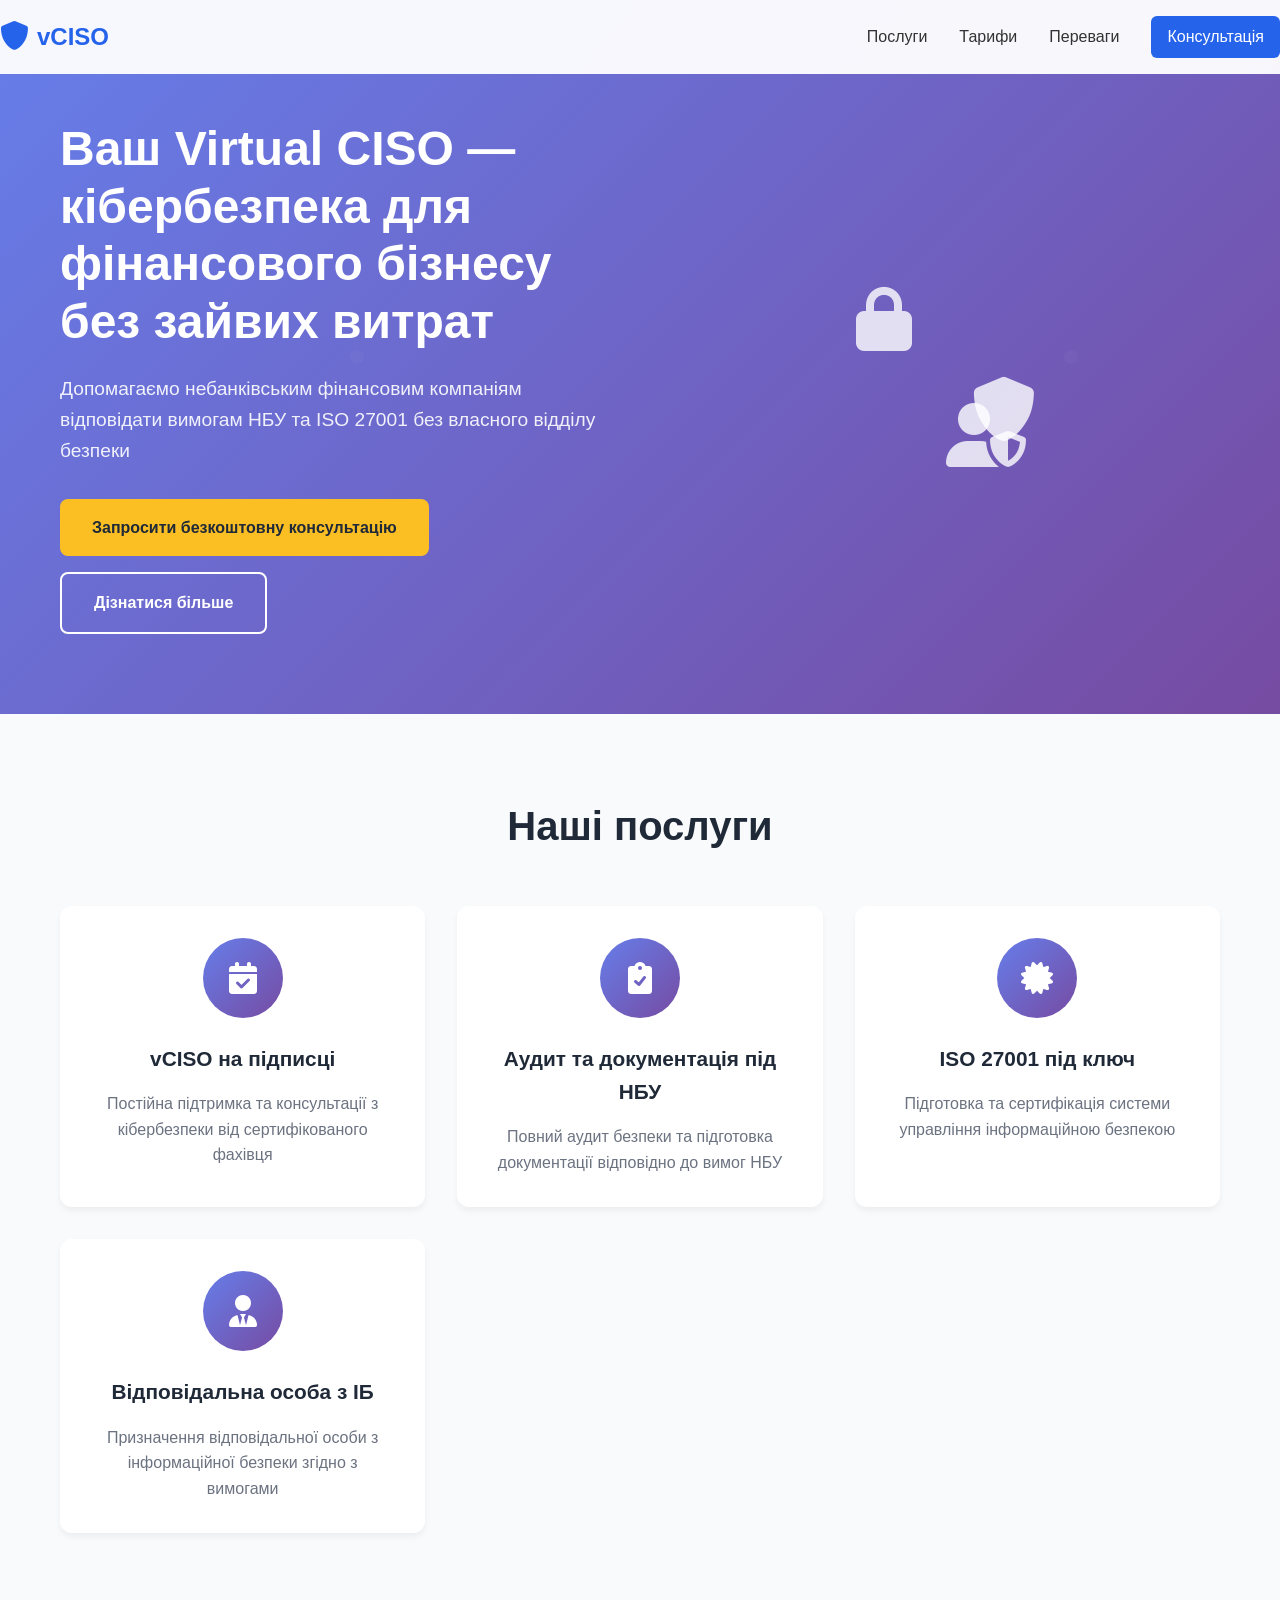
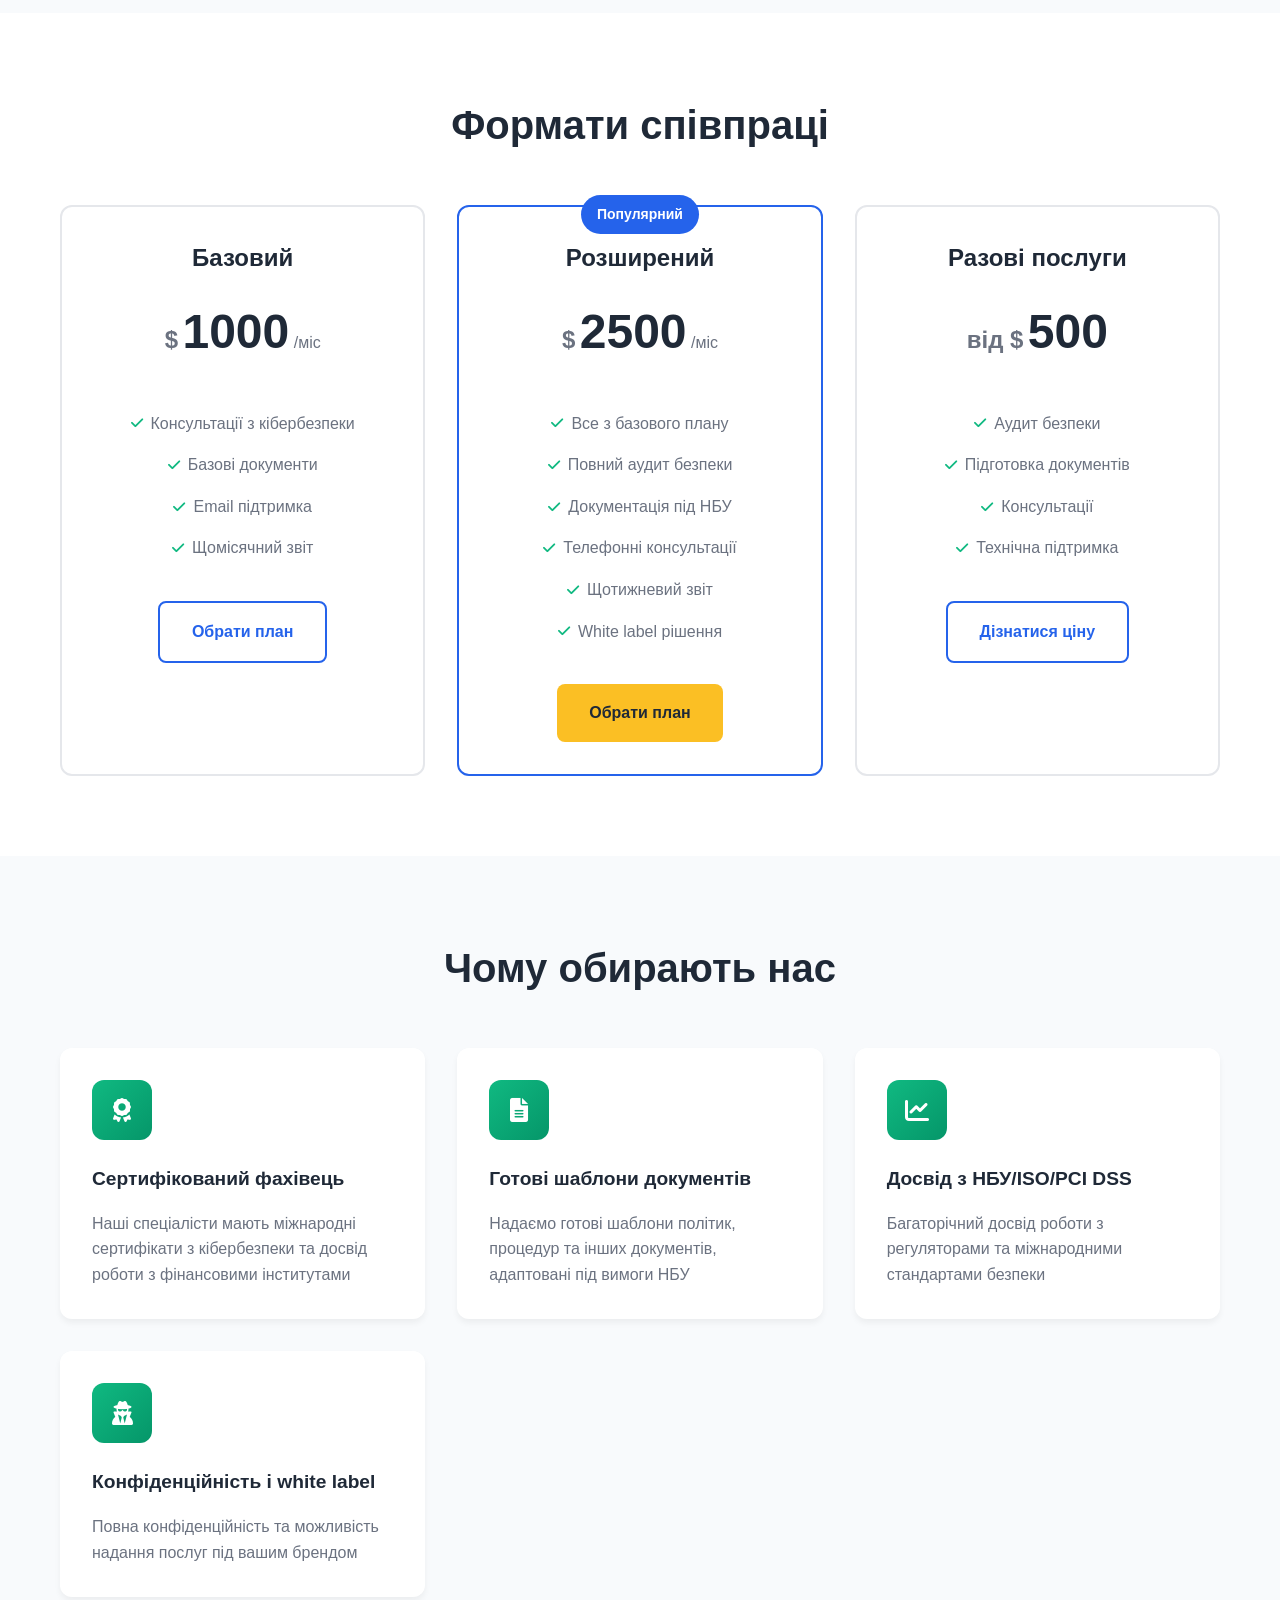
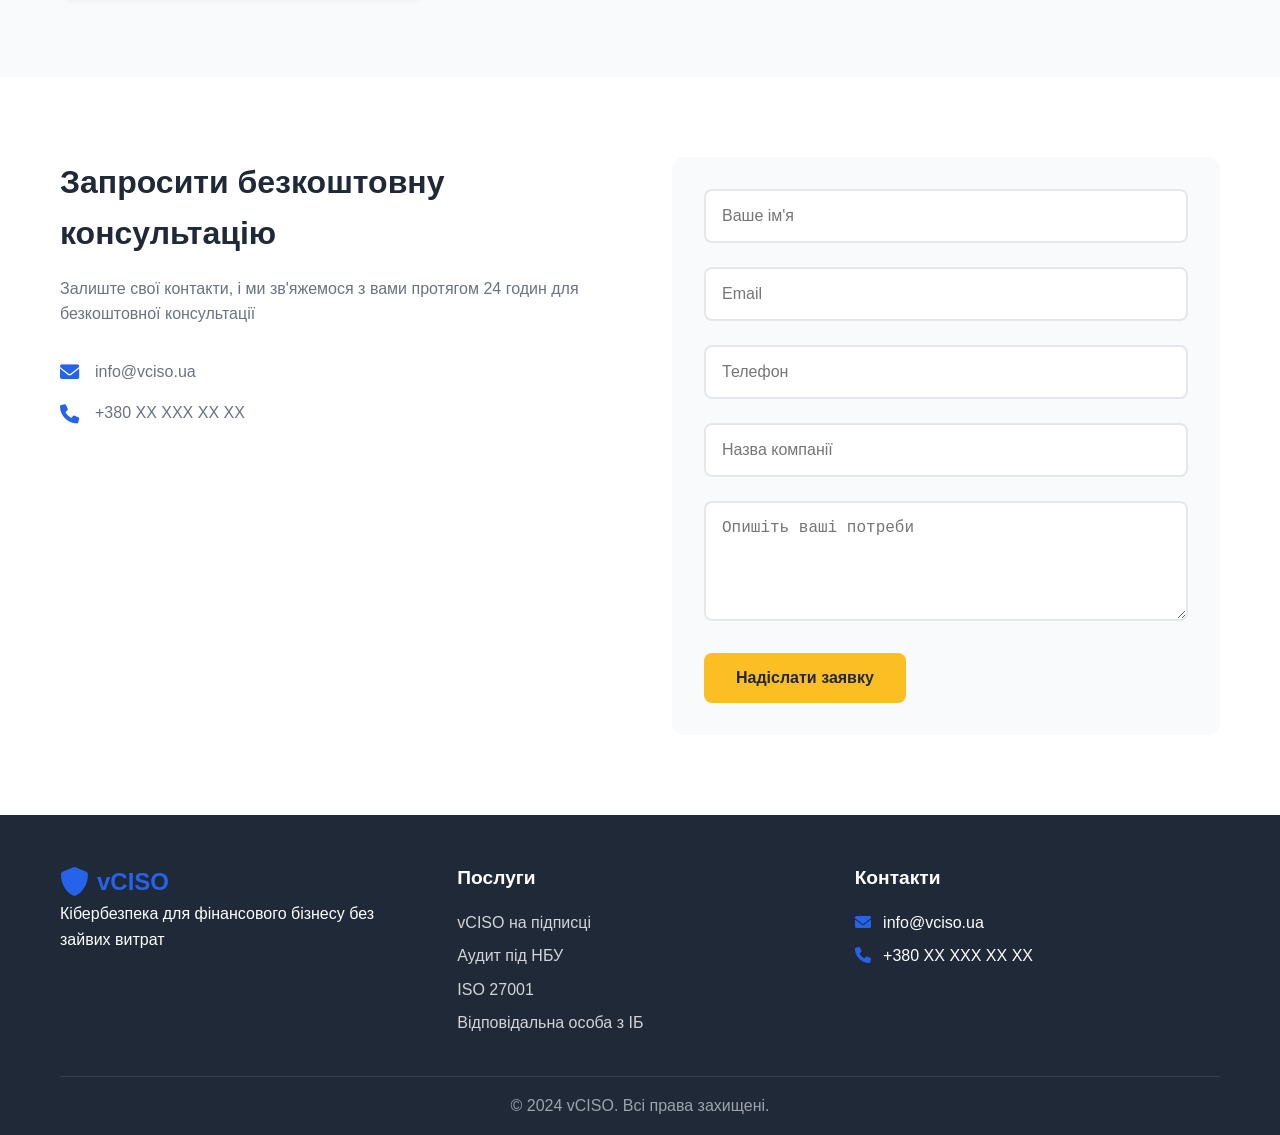
==== commit 40b787f2: "New 1" ====
--- a/index.html
+++ b/index.html
@@ -1,296 +1,274 @@
 <!DOCTYPE html>
 <html lang="uk">
 <head>
-  <meta charset="UTF-8" />
-  <meta name="viewport" content="width=device-width, initial-scale=1.0" />
-  <title>Ваш Virtual CISO — кібербезпека для фінансового бізнесу</title>
-  <meta name="description" content="Virtual CISO послуги для небанківських фінансових компаній. Відповідність НБУ та ISO 27001 без власного відділу безпеки." />
-  <style>
-    body { font-family: Arial, sans-serif; margin: 0; padding: 0; background: #f8f9fa; color: #212529; line-height: 1.6; }
-    header { background: linear-gradient(135deg, #343a40 0%, #495057 100%); color: white; padding: 60px 20px; text-align: center; }
-    header h1 { margin: 0; font-size: 2.5em; font-weight: 300; }
-    header p { font-size: 1.2em; margin: 20px 0 0 0; opacity: 0.9; }
-    section { padding: 50px 20px; max-width: 1200px; margin: auto; }
-    h2 { color: #007bff; font-size: 2em; margin-bottom: 30px; text-align: center; }
-    h3 { color: #495057; font-size: 1.5em; margin-bottom: 20px; }
-    ul { list-style: none; padding: 0; }
-    ul li { margin-bottom: 15px; padding-left: 20px; position: relative; }
-    ul li:before { content: "✓"; color: #28a745; font-weight: bold; position: absolute; left: 0; }
-    .pricing { display: flex; flex-wrap: wrap; gap: 30px; justify-content: center; }
-    .price-box { flex: 1; min-width: 250px; background: white; padding: 30px; border: 2px solid #e9ecef; border-radius: 12px; text-align: center; box-shadow: 0 4px 6px rgba(0,0,0,0.1); transition: transform 0.3s ease; }
-    .price-box:hover { transform: translateY(-5px); box-shadow: 0 8px 15px rgba(0,0,0,0.2); }
-    .price-box h3 { color: #007bff; margin-bottom: 15px; }
-    .price-box .price { font-size: 2em; font-weight: bold; color: #28a745; margin: 20px 0; }
-    .price-box .features { text-align: left; margin-top: 20px; }
-    .cta { background: linear-gradient(135deg, #007bff 0%, #0056b3 100%); color: white; text-align: center; padding: 60px 20px; }
-    .cta h2 { color: white; margin-bottom: 20px; }
-    .cta a { background: white; color: #007bff; padding: 15px 30px; text-decoration: none; border-radius: 8px; font-weight: bold; display: inline-block; margin: 10px; transition: all 0.3s ease; }
-    .cta a:hover { background: #f8f9fa; transform: scale(1.05); }
-    .cases, .comparison { background: #fff; border: 1px solid #ddd; padding: 30px; border-radius: 12px; margin-bottom: 40px; box-shadow: 0 2px 4px rgba(0,0,0,0.1); }
-    .case { margin-bottom: 30px; padding: 20px; border-left: 4px solid #007bff; background: #f8f9fa; border-radius: 0 8px 8px 0; }
-    .case h3 { color: #007bff; margin-bottom: 15px; }
-    table { width: 100%; border-collapse: collapse; margin-top: 20px; }
-    th, td { border: 1px solid #dee2e6; padding: 15px; text-align: left; }
-    th { background-color: #007bff; color: white; font-weight: bold; }
-    tr:nth-child(even) { background-color: #f8f9fa; }
-    .stats { display: flex; flex-wrap: wrap; gap: 20px; margin: 40px 0; }
-    .stat { flex: 1; min-width: 200px; text-align: center; padding: 20px; background: white; border-radius: 8px; box-shadow: 0 2px 4px rgba(0,0,0,0.1); }
-    .stat .number { font-size: 2.5em; font-weight: bold; color: #007bff; }
-    .stat .label { color: #6c757d; margin-top: 10px; }
-    .contact-form { max-width: 600px; margin: 40px auto; background: white; padding: 30px; border-radius: 12px; box-shadow: 0 4px 6px rgba(0,0,0,0.1); }
-    .form-group { margin-bottom: 20px; }
-    .form-group label { display: block; margin-bottom: 5px; font-weight: bold; }
-    .form-group input, .form-group textarea { width: 100%; padding: 12px; border: 1px solid #ddd; border-radius: 6px; font-size: 16px; }
-    .form-group textarea { height: 120px; resize: vertical; }
-    .btn { background: #007bff; color: white; padding: 15px 30px; border: none; border-radius: 6px; font-size: 16px; cursor: pointer; transition: background 0.3s ease; }
-    .btn:hover { background: #0056b3; }
-    .footer { background: #343a40; color: white; text-align: center; padding: 30px 20px; margin-top: 50px; }
-    @media (max-width: 768px) { 
-      header h1 { font-size: 2em; }
-      .pricing { flex-direction: column; }
-      .price-box { min-width: auto; }
-      .stats { flex-direction: column; }
-    }
-  </style>
+    <meta charset="UTF-8">
+    <meta name="viewport" content="width=device-width, initial-scale=1.0">
+    <title>Virtual CISO - Кібербезпека для фінансового бізнесу</title>
+    <link rel="stylesheet" href="styles.css">
+    <link href="https://fonts.googleapis.com/css2?family=Inter:wght@300;400;500;600;700&display=swap" rel="stylesheet">
+    <link rel="stylesheet" href="https://cdnjs.cloudflare.com/ajax/libs/font-awesome/6.0.0/css/all.min.css">
 </head>
 <body>
-  <header>
-    <h1>Ваш Virtual CISO — кібербезпека для фінансового бізнесу без зайвих витрат</h1>
-    <p>Допомагаємо небанківським фінансовим компаніям відповідати вимогам НБУ та ISO 27001 без власного відділу безпеки</p>
-  </header>
-
-  <section>
-    <h2>Що ми пропонуємо</h2>
-    <p style="text-align: center; font-size: 1.2em; max-width: 800px; margin: 0 auto 40px auto;">
-      Ми спеціалізуємося на кібербезпеці для фінансового сектору України. Наш підхід дозволяє компаніям отримати професійну підтримку з інформаційної безпеки без необхідності наймати повноцінний відділ ІБ.
-    </p>
-    
-    <div class="stats">
-      <div class="stat">
-        <div class="number">50+</div>
-        <div class="label">Клієнтів</div>
-      </div>
-      <div class="stat">
-        <div class="number">100%</div>
-        <div class="label">Успішних перевірок</div>
-      </div>
-      <div class="stat">
-        <div class="number">24/7</div>
-        <div class="label">Підтримка</div>
-      </div>
-      <div class="stat">
-        <div class="number">5+</div>
-        <div class="label">Років досвіду</div>
-      </div>
-    </div>
-  </section>
-
-  <section>
-    <h2>Послуги</h2>
-    <div style="display: grid; grid-template-columns: repeat(auto-fit, minmax(300px, 1fr)); gap: 30px;">
-      <div style="background: white; padding: 30px; border-radius: 12px; box-shadow: 0 2px 4px rgba(0,0,0,0.1);">
-        <h3>🔒 Virtual CISO на підписці</h3>
-        <ul>
-          <li>Призначення відповідальної особи з ІБ</li>
-          <li>Щомісячні звіти та аналіз ризиків</li>
-          <li>Консультації з питань безпеки</li>
-          <li>Підготовка до перевірок регуляторів</li>
-        </ul>
-      </div>
-      
-      <div style="background: white; padding: 30px; border-radius: 12px; box-shadow: 0 2px 4px rgba(0,0,0,0.1);">
-        <h3>📋 Аудит та документація під НБУ</h3>
-        <ul>
-          <li>GAP-аналіз відповідності вимогам НБУ</li>
-          <li>Розробка політик та процедур ІБ</li>
-          <li>Навчання персоналу з безпеки</li>
-          <li>Супровід під час перевірок</li>
-        </ul>
-      </div>
-      
-      <div style="background: white; padding: 30px; border-radius: 12px; box-shadow: 0 2px 4px rgba(0,0,0,0.1);">
-        <h3>🏆 ISO 27001 під ключ</h3>
-        <ul>
-          <li>Повний цикл сертифікації ISO 27001</li>
-          <li>Розробка СМІБ з нуля</li>
-          <li>Підготовка до сертифікаційного аудиту</li>
-          <li>Підтримка після сертифікації</li>
-        </ul>
-      </div>
-      
-      <div style="background: white; padding: 30px; border-radius: 12px; box-shadow: 0 2px 4px rgba(0,0,0,0.1);">
-        <h3>👤 Відповідальна особа з ІБ</h3>
-        <ul>
-          <li>Призначення офіційного CISO</li>
-          <li>Відповідальність перед регуляторами</li>
-          <li>Розробка стратегії ІБ</li>
-          <li>Управління інцидентами безпеки</li>
-        </ul>
-      </div>
-    </div>
-  </section>
-
-  <section>
-    <h2>Формати співпраці</h2>
-    <div class="pricing">
-      <div class="price-box">
-        <h3>Базовий</h3>
-        <div class="price">$1000/міс</div>
-        <div class="features">
-          <ul>
-            <li>Virtual CISO 0.25 ставки</li>
-            <li>Щомісячні звіти</li>
-            <li>Базові політики ІБ</li>
-            <li>Консультації по запиту</li>
-            <li>Підготовка до перевірок</li>
-          </ul>
-        </div>
-      </div>
-      <div class="price-box">
-        <h3>Розширений</h3>
-        <div class="price">$2500/міс</div>
-        <div class="features">
-          <ul>
-            <li>Virtual CISO 0.5 ставки</li>
-            <li>Повний аудит ІБ</li>
-            <li>Розробка всіх документів</li>
-            <li>Навчання персоналу</li>
-            <li>24/7 підтримка</li>
-            <li>Супровід сертифікації</li>
-          </ul>
-        </div>
-      </div>
-      <div class="price-box">
-        <h3>Разові послуги</h3>
-        <div class="price">від $500</div>
-        <div class="features">
-          <ul>
-            <li>Аудит безпеки</li>
-            <li>Розробка документів</li>
-            <li>Навчання персоналу</li>
-            <li>Консультації</li>
-            <li>Супровід перевірок</li>
-          </ul>
-        </div>
-      </div>
-    </div>
-  </section>
-
-  <section>
-    <h2>Чому обирають нас</h2>
-    <div style="display: grid; grid-template-columns: repeat(auto-fit, minmax(250px, 1fr)); gap: 20px;">
-      <div style="background: white; padding: 20px; border-radius: 8px; text-align: center; box-shadow: 0 2px 4px rgba(0,0,0,0.1);">
-        <h3>🔒 Сертифікований фахівець</h3>
-        <p>ISO 27001 Lead Auditor, CISM, CISSP сертифікації</p>
-      </div>
-      <div style="background: white; padding: 20px; border-radius: 8px; text-align: center; box-shadow: 0 2px 4px rgba(0,0,0,0.1);">
-        <h3>📄 Готові шаблони</h3>
-        <p>Бібліотека з 50+ готових документів під НБУ та ISO</p>
-      </div>
-      <div style="background: white; padding: 20px; border-radius: 8px; text-align: center; box-shadow: 0 2px 4px rgba(0,0,0,0.1);">
-        <h3>🏦 Досвід з регуляторами</h3>
-        <p>Успішний досвід роботи з НБУ, ISO, PCI DSS</p>
-      </div>
-      <div style="background: white; padding: 20px; border-radius: 8px; text-align: center; box-shadow: 0 2px 4px rgba(0,0,0,0.1);">
-        <h3>🤝 Конфіденційність</h3>
-        <p>White label підхід та повна конфіденційність</p>
-      </div>
-    </div>
-  </section>
-
-  <section class="cases">
-    <h2>Наш досвід — ваша перевага</h2>
-    <div class="case">
-      <h3>📌 Кейс 1: Підготовка до перевірки НБУ</h3>
-      <p><strong>Клієнт:</strong> МФО, 30+ працівників, 5 філій<br />
-      <strong>Завдання:</strong> Підготувати компанію до планової перевірки НБУ за 3 тижні<br />
-      <strong>Рішення:</strong> Швидкий аудит, розробка 15 політик, навчання керівництва, супровід під час перевірки<br />
-      <strong>Результат:</strong> Пройдено перевірку НБУ без критичних зауважень. Економія: $50,000 потенційних штрафів</p>
-    </div>
-    <div class="case">
-      <h3>📌 Кейс 2: ISO 27001 для страхової компанії</h3>
-      <p><strong>Клієнт:</strong> Страхова компанія, 100+ працівників<br />
-      <strong>Завдання:</strong> Отримати сертифікат ISO 27001 для участі в тендерах<br />
-      <strong>Рішення:</strong> GAP-аналіз, розробка 25 документів СМІБ, навчання 80 працівників, супровід до сертифікаційного аудиту<br />
-      <strong>Результат:</strong> Сертифікат ISO 27001 за 2,5 місяці. Новий контракт на $2M</p>
-    </div>
-    <div class="case">
-      <h3>📌 Кейс 3: vCISO на 0.25 ставки</h3>
-      <p><strong>Клієнт:</strong> Лізингова компанія, 50 працівників<br />
-      <strong>Завдання:</strong> Забезпечити відповідність НБУ без найму штатного CISO<br />
-      <strong>Рішення:</strong> Virtual CISO, щомісячна звітність, регулярні аудити, підтримка 24/7<br />
-      <strong>Результат:</strong> -70% витрат порівняно з штатним CISO, стабільна підтримка ІБ, успішні перевірки</p>
-    </div>
-    <div class="case">
-      <h3>📌 Кейс 4: PCI DSS для фінтех-стартапу</h3>
-      <p><strong>Клієнт:</strong> Фінтех-стартап, обробка платіжних даних<br />
-      <strong>Завдання:</strong> Відповідність PCI DSS для роботи з платіжними системами<br />
-      <strong>Рішення:</strong> Аудит безпеки, розробка політик PCI DSS, налаштування моніторингу, підготовка до сертифікації<br />
-      <strong>Результат:</strong> Відповідність PCI DSS Level 1, можливість обробки карток</p>
-    </div>
-  </section>
-
-  <section class="comparison">
-    <h2>Що зміниться після підключення vCISO</h2>
-    <table>
-      <tr><th>❌ До vCISO</th><th>✅ Після vCISO</th></tr>
-      <tr><td>Відсутні політики та відповідальна особа з ІБ</td><td>Призначений CISO + повний комплект документів ІБ</td></tr>
-      <tr><td>Ризик штрафів та зауважень від НБУ</td><td>Підготовленість до перевірок та мінімізація ризиків</td></tr>
-      <tr><td>Висока вартість штатного CISO ($8,000-15,000/міс)</td><td>Гнучкий тариф — від $1,000/міс без соціальних виплат</td></tr>
-      <tr><td>Немає звітності та аналізу ризиків</td><td>Регулярні звіти, аналіз ризиків, моніторинг безпеки</td></tr>
-      <tr><td>Відсутність стратегії ІБ</td><td>Розробка та реалізація стратегії інформаційної безпеки</td></tr>
-      <tr><td>Непідготовленість до інцидентів</td><td>Плани реагування та відновлення після інцидентів</td></tr>
-      <tr><td>Відсутність навчання персоналу</td><td>Регулярне навчання з питань кібербезпеки</td></tr>
-    </table>
-  </section>
-
-  <section class="cta">
-    <h2>Запросити безкоштовну консультацію</h2>
-    <p>Звʼяжіться з нами електронною поштою або заповніть форму нижче для отримання безкоштовної консультації.</p>
-    <a href="mailto:contact@vciso.com.ua">contact@vciso.com.ua</a>
-    <a href="tel:+380501234567">+38 (050) 123-45-67</a>
-  </section>
-
-  <section class="contact-form">
-    <h2>Форма зворотного зв'язку</h2>
-    <form action="#" method="POST">
-      <div class="form-group">
-        <label for="name">Ім'я та прізвище *</label>
-        <input type="text" id="name" name="name" required>
-      </div>
-      <div class="form-group">
-        <label for="company">Назва компанії *</label>
-        <input type="text" id="company" name="company" required>
-      </div>
-      <div class="form-group">
-        <label for="email">Email *</label>
-        <input type="email" id="email" name="email" required>
-      </div>
-      <div class="form-group">
-        <label for="phone">Телефон</label>
-        <input type="tel" id="phone" name="phone">
-      </div>
-      <div class="form-group">
-        <label for="service">Цікавить послуга</label>
-        <select id="service" name="service">
-          <option value="">Оберіть послугу</option>
-          <option value="vciso">Virtual CISO</option>
-          <option value="nbu">Аудит під НБУ</option>
-          <option value="iso">ISO 27001</option>
-          <option value="consultation">Консультація</option>
-        </select>
-      </div>
-      <div class="form-group">
-        <label for="message">Повідомлення</label>
-        <textarea id="message" name="message" placeholder="Опишіть ваші потреби або запитання..."></textarea>
-      </div>
-      <button type="submit" class="btn">Надіслати запит</button>
-    </form>
-  </section>
-
-  <footer class="footer">
-    <p>&copy; 2025 Virtual CISO. Всі права захищені.</p>
-    <p>Спеціалізуємося на кібербезпеці для фінансового сектору України</p>
-  </footer>
+    <!-- Header -->
+    <header class="header">
+        <nav class="nav">
+            <div class="nav-container">
+                <div class="logo">
+                    <i class="fas fa-shield-alt"></i>
+                    <span>vCISO</span>
+                </div>
+                <div class="nav-links">
+                    <a href="#services">Послуги</a>
+                    <a href="#pricing">Тарифи</a>
+                    <a href="#benefits">Переваги</a>
+                    <a href="#contact" class="cta-button">Консультація</a>
+                </div>
+                <div class="mobile-menu-toggle">
+                    <span></span>
+                    <span></span>
+                    <span></span>
+                </div>
+            </div>
+        </nav>
+    </header>
+
+    <!-- Hero Section -->
+    <section class="hero">
+        <div class="container">
+            <div class="hero-content">
+                <h1 class="hero-title">
+                    Ваш Virtual CISO — кібербезпека для фінансового бізнесу без зайвих витрат
+                </h1>
+                <p class="hero-subtitle">
+                    Допомагаємо небанківським фінансовим компаніям відповідати вимогам НБУ та ISO 27001 без власного відділу безпеки
+                </p>
+                <div class="hero-cta">
+                    <a href="#contact" class="btn btn-primary">Запросити безкоштовну консультацію</a>
+                    <a href="#services" class="btn btn-secondary">Дізнатися більше</a>
+                </div>
+            </div>
+            <div class="hero-image">
+                <div class="security-illustration">
+                    <i class="fas fa-lock"></i>
+                    <i class="fas fa-shield-alt"></i>
+                    <i class="fas fa-user-shield"></i>
+                </div>
+            </div>
+        </div>
+    </section>
+
+    <!-- Services Section -->
+    <section id="services" class="services">
+        <div class="container">
+            <h2 class="section-title">Наші послуги</h2>
+            <div class="services-grid">
+                <div class="service-card">
+                    <div class="service-icon">
+                        <i class="fas fa-calendar-check"></i>
+                    </div>
+                    <h3>vCISO на підписці</h3>
+                    <p>Постійна підтримка та консультації з кібербезпеки від сертифікованого фахівця</p>
+                </div>
+                <div class="service-card">
+                    <div class="service-icon">
+                        <i class="fas fa-clipboard-check"></i>
+                    </div>
+                    <h3>Аудит та документація під НБУ</h3>
+                    <p>Повний аудит безпеки та підготовка документації відповідно до вимог НБУ</p>
+                </div>
+                <div class="service-card">
+                    <div class="service-icon">
+                        <i class="fas fa-certificate"></i>
+                    </div>
+                    <h3>ISO 27001 під ключ</h3>
+                    <p>Підготовка та сертифікація системи управління інформаційною безпекою</p>
+                </div>
+                <div class="service-card">
+                    <div class="service-icon">
+                        <i class="fas fa-user-tie"></i>
+                    </div>
+                    <h3>Відповідальна особа з ІБ</h3>
+                    <p>Призначення відповідальної особи з інформаційної безпеки згідно з вимогами</p>
+                </div>
+            </div>
+        </div>
+    </section>
+
+    <!-- Pricing Section -->
+    <section id="pricing" class="pricing">
+        <div class="container">
+            <h2 class="section-title">Формати співпраці</h2>
+            <div class="pricing-grid">
+                <div class="pricing-card">
+                    <div class="pricing-header">
+                        <h3>Базовий</h3>
+                        <div class="price">
+                            <span class="currency">$</span>
+                            <span class="amount">1000</span>
+                            <span class="period">/міс</span>
+                        </div>
+                    </div>
+                    <ul class="pricing-features">
+                        <li><i class="fas fa-check"></i> Консультації з кібербезпеки</li>
+                        <li><i class="fas fa-check"></i> Базові документи</li>
+                        <li><i class="fas fa-check"></i> Email підтримка</li>
+                        <li><i class="fas fa-check"></i> Щомісячний звіт</li>
+                    </ul>
+                    <a href="#contact" class="btn btn-outline">Обрати план</a>
+                </div>
+                <div class="pricing-card featured">
+                    <div class="pricing-badge">Популярний</div>
+                    <div class="pricing-header">
+                        <h3>Розширений</h3>
+                        <div class="price">
+                            <span class="currency">$</span>
+                            <span class="amount">2500</span>
+                            <span class="period">/міс</span>
+                        </div>
+                    </div>
+                    <ul class="pricing-features">
+                        <li><i class="fas fa-check"></i> Все з базового плану</li>
+                        <li><i class="fas fa-check"></i> Повний аудит безпеки</li>
+                        <li><i class="fas fa-check"></i> Документація під НБУ</li>
+                        <li><i class="fas fa-check"></i> Телефонні консультації</li>
+                        <li><i class="fas fa-check"></i> Щотижневий звіт</li>
+                        <li><i class="fas fa-check"></i> White label рішення</li>
+                    </ul>
+                    <a href="#contact" class="btn btn-primary">Обрати план</a>
+                </div>
+                <div class="pricing-card">
+                    <div class="pricing-header">
+                        <h3>Разові послуги</h3>
+                        <div class="price">
+                            <span class="currency">від $</span>
+                            <span class="amount">500</span>
+                        </div>
+                    </div>
+                    <ul class="pricing-features">
+                        <li><i class="fas fa-check"></i> Аудит безпеки</li>
+                        <li><i class="fas fa-check"></i> Підготовка документів</li>
+                        <li><i class="fas fa-check"></i> Консультації</li>
+                        <li><i class="fas fa-check"></i> Технічна підтримка</li>
+                    </ul>
+                    <a href="#contact" class="btn btn-outline">Дізнатися ціну</a>
+                </div>
+            </div>
+        </div>
+    </section>
+
+    <!-- Benefits Section -->
+    <section id="benefits" class="benefits">
+        <div class="container">
+            <h2 class="section-title">Чому обирають нас</h2>
+            <div class="benefits-grid">
+                <div class="benefit-item">
+                    <div class="benefit-icon">
+                        <i class="fas fa-award"></i>
+                    </div>
+                    <h3>Сертифікований фахівець</h3>
+                    <p>Наші спеціалісти мають міжнародні сертифікати з кібербезпеки та досвід роботи з фінансовими інститутами</p>
+                </div>
+                <div class="benefit-item">
+                    <div class="benefit-icon">
+                        <i class="fas fa-file-alt"></i>
+                    </div>
+                    <h3>Готові шаблони документів</h3>
+                    <p>Надаємо готові шаблони політик, процедур та інших документів, адаптовані під вимоги НБУ</p>
+                </div>
+                <div class="benefit-item">
+                    <div class="benefit-icon">
+                        <i class="fas fa-chart-line"></i>
+                    </div>
+                    <h3>Досвід з НБУ/ISO/PCI DSS</h3>
+                    <p>Багаторічний досвід роботи з регуляторами та міжнародними стандартами безпеки</p>
+                </div>
+                <div class="benefit-item">
+                    <div class="benefit-icon">
+                        <i class="fas fa-user-secret"></i>
+                    </div>
+                    <h3>Конфіденційність і white label</h3>
+                    <p>Повна конфіденційність та можливість надання послуг під вашим брендом</p>
+                </div>
+            </div>
+        </div>
+    </section>
+
+    <!-- Contact Section -->
+    <section id="contact" class="contact">
+        <div class="container">
+            <div class="contact-content">
+                <div class="contact-info">
+                    <h2>Запросити безкоштовну консультацію</h2>
+                    <p>Залиште свої контакти, і ми зв'яжемося з вами протягом 24 годин для безкоштовної консультації</p>
+                    <div class="contact-details">
+                        <div class="contact-item">
+                            <i class="fas fa-envelope"></i>
+                            <span>info@vciso.ua</span>
+                        </div>
+                        <div class="contact-item">
+                            <i class="fas fa-phone"></i>
+                            <span>+380 XX XXX XX XX</span>
+                        </div>
+                    </div>
+                </div>
+                <div class="contact-form">
+                    <form id="consultationForm">
+                        <div class="form-group">
+                            <input type="text" id="name" name="name" placeholder="Ваше ім'я" required>
+                        </div>
+                        <div class="form-group">
+                            <input type="email" id="email" name="email" placeholder="Email" required>
+                        </div>
+                        <div class="form-group">
+                            <input type="tel" id="phone" name="phone" placeholder="Телефон" required>
+                        </div>
+                        <div class="form-group">
+                            <input type="text" id="company" name="company" placeholder="Назва компанії" required>
+                        </div>
+                        <div class="form-group">
+                            <textarea id="message" name="message" placeholder="Опишіть ваші потреби" rows="4"></textarea>
+                        </div>
+                        <button type="submit" class="btn btn-primary">Надіслати заявку</button>
+                    </form>
+                </div>
+            </div>
+        </div>
+    </section>
+
+    <!-- Footer -->
+    <footer class="footer">
+        <div class="container">
+            <div class="footer-content">
+                <div class="footer-section">
+                    <div class="logo">
+                        <i class="fas fa-shield-alt"></i>
+                        <span>vCISO</span>
+                    </div>
+                    <p>Кібербезпека для фінансового бізнесу без зайвих витрат</p>
+                </div>
+                <div class="footer-section">
+                    <h4>Послуги</h4>
+                    <ul>
+                        <li><a href="#services">vCISO на підписці</a></li>
+                        <li><a href="#services">Аудит під НБУ</a></li>
+                        <li><a href="#services">ISO 27001</a></li>
+                        <li><a href="#services">Відповідальна особа з ІБ</a></li>
+                    </ul>
+                </div>
+                <div class="footer-section">
+                    <h4>Контакти</h4>
+                    <ul>
+                        <li><i class="fas fa-envelope"></i> info@vciso.ua</li>
+                        <li><i class="fas fa-phone"></i> +380 XX XXX XX XX</li>
+                    </ul>
+                </div>
+            </div>
+            <div class="footer-bottom">
+                <p>&copy; 2024 vCISO. Всі права захищені.</p>
+            </div>
+        </div>
+    </footer>
+
+    <script src="script.js"></script>
 </body>
 </html> 
--- a/styles.css
+++ b/styles.css
@@ -0,0 +1,643 @@
+/* Reset and Base Styles */
+* {
+    margin: 0;
+    padding: 0;
+    box-sizing: border-box;
+}
+
+body {
+    font-family: 'Inter', sans-serif;
+    line-height: 1.6;
+    color: #333;
+    overflow-x: hidden;
+}
+
+.container {
+    max-width: 1200px;
+    margin: 0 auto;
+    padding: 0 20px;
+}
+
+/* Header */
+.header {
+    position: fixed;
+    top: 0;
+    width: 100%;
+    background: rgba(255, 255, 255, 0.95);
+    backdrop-filter: blur(10px);
+    z-index: 1000;
+    transition: all 0.3s ease;
+}
+
+.nav {
+    padding: 1rem 0;
+}
+
+.nav-container {
+    display: flex;
+    justify-content: space-between;
+    align-items: center;
+}
+
+.logo {
+    display: flex;
+    align-items: center;
+    font-size: 1.5rem;
+    font-weight: 700;
+    color: #2563eb;
+}
+
+.logo i {
+    margin-right: 0.5rem;
+    font-size: 1.8rem;
+}
+
+.nav-links {
+    display: flex;
+    gap: 2rem;
+    align-items: center;
+}
+
+.nav-links a {
+    text-decoration: none;
+    color: #333;
+    font-weight: 500;
+    transition: color 0.3s ease;
+}
+
+.nav-links a:hover {
+    color: #2563eb;
+}
+
+.cta-button {
+    background: #2563eb;
+    color: white !important;
+    padding: 0.5rem 1rem;
+    border-radius: 6px;
+    transition: background 0.3s ease;
+}
+
+.cta-button:hover {
+    background: #1d4ed8;
+}
+
+.mobile-menu-toggle {
+    display: none;
+    flex-direction: column;
+    cursor: pointer;
+}
+
+.mobile-menu-toggle span {
+    width: 25px;
+    height: 3px;
+    background: #333;
+    margin: 3px 0;
+    transition: 0.3s;
+}
+
+/* Hero Section */
+.hero {
+    padding: 120px 0 80px;
+    background: linear-gradient(135deg, #667eea 0%, #764ba2 100%);
+    color: white;
+    position: relative;
+    overflow: hidden;
+}
+
+.hero::before {
+    content: '';
+    position: absolute;
+    top: 0;
+    left: 0;
+    right: 0;
+    bottom: 0;
+    background: url('data:image/svg+xml,<svg xmlns="http://www.w3.org/2000/svg" viewBox="0 0 100 100"><defs><pattern id="grain" width="100" height="100" patternUnits="userSpaceOnUse"><circle cx="50" cy="50" r="1" fill="white" opacity="0.1"/></pattern></defs><rect width="100" height="100" fill="url(%23grain)"/></svg>');
+    opacity: 0.3;
+}
+
+.hero .container {
+    display: grid;
+    grid-template-columns: 1fr 1fr;
+    gap: 4rem;
+    align-items: center;
+    position: relative;
+    z-index: 1;
+}
+
+.hero-title {
+    font-size: 3rem;
+    font-weight: 700;
+    line-height: 1.2;
+    margin-bottom: 1.5rem;
+}
+
+.hero-subtitle {
+    font-size: 1.2rem;
+    opacity: 0.9;
+    margin-bottom: 2rem;
+    line-height: 1.6;
+}
+
+.hero-cta {
+    display: flex;
+    gap: 1rem;
+    flex-wrap: wrap;
+}
+
+.btn {
+    display: inline-block;
+    padding: 1rem 2rem;
+    border-radius: 8px;
+    text-decoration: none;
+    font-weight: 600;
+    transition: all 0.3s ease;
+    border: none;
+    cursor: pointer;
+    font-size: 1rem;
+}
+
+.btn-primary {
+    background: #fbbf24;
+    color: #1f2937;
+}
+
+.btn-primary:hover {
+    background: #f59e0b;
+    transform: translateY(-2px);
+}
+
+.btn-secondary {
+    background: transparent;
+    color: white;
+    border: 2px solid white;
+}
+
+.btn-secondary:hover {
+    background: white;
+    color: #1f2937;
+}
+
+.btn-outline {
+    background: transparent;
+    color: #2563eb;
+    border: 2px solid #2563eb;
+}
+
+.btn-outline:hover {
+    background: #2563eb;
+    color: white;
+}
+
+.hero-image {
+    display: flex;
+    justify-content: center;
+    align-items: center;
+}
+
+.security-illustration {
+    position: relative;
+    width: 300px;
+    height: 300px;
+}
+
+.security-illustration i {
+    position: absolute;
+    font-size: 4rem;
+    color: rgba(255, 255, 255, 0.8);
+    animation: float 6s ease-in-out infinite;
+}
+
+.security-illustration i:nth-child(1) {
+    top: 20%;
+    left: 20%;
+    animation-delay: 0s;
+}
+
+.security-illustration i:nth-child(2) {
+    top: 50%;
+    right: 20%;
+    animation-delay: 2s;
+}
+
+.security-illustration i:nth-child(3) {
+    bottom: 20%;
+    left: 50%;
+    animation-delay: 4s;
+}
+
+@keyframes float {
+    0%, 100% { transform: translateY(0px); }
+    50% { transform: translateY(-20px); }
+}
+
+/* Services Section */
+.services {
+    padding: 80px 0;
+    background: #f8fafc;
+}
+
+.section-title {
+    text-align: center;
+    font-size: 2.5rem;
+    font-weight: 700;
+    margin-bottom: 3rem;
+    color: #1f2937;
+}
+
+.services-grid {
+    display: grid;
+    grid-template-columns: repeat(auto-fit, minmax(280px, 1fr));
+    gap: 2rem;
+}
+
+.service-card {
+    background: white;
+    padding: 2rem;
+    border-radius: 12px;
+    box-shadow: 0 4px 6px rgba(0, 0, 0, 0.05);
+    transition: all 0.3s ease;
+    text-align: center;
+}
+
+.service-card:hover {
+    transform: translateY(-5px);
+    box-shadow: 0 10px 25px rgba(0, 0, 0, 0.1);
+}
+
+.service-icon {
+    width: 80px;
+    height: 80px;
+    background: linear-gradient(135deg, #667eea 0%, #764ba2 100%);
+    border-radius: 50%;
+    display: flex;
+    align-items: center;
+    justify-content: center;
+    margin: 0 auto 1.5rem;
+}
+
+.service-icon i {
+    font-size: 2rem;
+    color: white;
+}
+
+.service-card h3 {
+    font-size: 1.3rem;
+    font-weight: 600;
+    margin-bottom: 1rem;
+    color: #1f2937;
+}
+
+.service-card p {
+    color: #6b7280;
+    line-height: 1.6;
+}
+
+/* Pricing Section */
+.pricing {
+    padding: 80px 0;
+    background: white;
+}
+
+.pricing-grid {
+    display: grid;
+    grid-template-columns: repeat(auto-fit, minmax(300px, 1fr));
+    gap: 2rem;
+    margin-top: 3rem;
+}
+
+.pricing-card {
+    background: white;
+    border: 2px solid #e5e7eb;
+    border-radius: 12px;
+    padding: 2rem;
+    text-align: center;
+    transition: all 0.3s ease;
+    position: relative;
+}
+
+.pricing-card.featured {
+    border-color: #2563eb;
+    transform: scale(1.05);
+}
+
+.pricing-badge {
+    position: absolute;
+    top: -12px;
+    left: 50%;
+    transform: translateX(-50%);
+    background: #2563eb;
+    color: white;
+    padding: 0.5rem 1rem;
+    border-radius: 20px;
+    font-size: 0.875rem;
+    font-weight: 600;
+}
+
+.pricing-header h3 {
+    font-size: 1.5rem;
+    font-weight: 600;
+    margin-bottom: 1rem;
+    color: #1f2937;
+}
+
+.price {
+    margin-bottom: 2rem;
+}
+
+.currency {
+    font-size: 1.5rem;
+    font-weight: 600;
+    color: #6b7280;
+}
+
+.amount {
+    font-size: 3rem;
+    font-weight: 700;
+    color: #1f2937;
+}
+
+.period {
+    font-size: 1rem;
+    color: #6b7280;
+}
+
+.pricing-features {
+    list-style: none;
+    margin-bottom: 2rem;
+}
+
+.pricing-features li {
+    padding: 0.5rem 0;
+    display: flex;
+    align-items: center;
+    justify-content: center;
+    gap: 0.5rem;
+    color: #6b7280;
+}
+
+.pricing-features i {
+    color: #10b981;
+    font-size: 0.875rem;
+}
+
+/* Benefits Section */
+.benefits {
+    padding: 80px 0;
+    background: #f8fafc;
+}
+
+.benefits-grid {
+    display: grid;
+    grid-template-columns: repeat(auto-fit, minmax(280px, 1fr));
+    gap: 2rem;
+}
+
+.benefit-item {
+    background: white;
+    padding: 2rem;
+    border-radius: 12px;
+    box-shadow: 0 4px 6px rgba(0, 0, 0, 0.05);
+    transition: all 0.3s ease;
+}
+
+.benefit-item:hover {
+    transform: translateY(-5px);
+    box-shadow: 0 10px 25px rgba(0, 0, 0, 0.1);
+}
+
+.benefit-icon {
+    width: 60px;
+    height: 60px;
+    background: linear-gradient(135deg, #10b981 0%, #059669 100%);
+    border-radius: 12px;
+    display: flex;
+    align-items: center;
+    justify-content: center;
+    margin-bottom: 1.5rem;
+}
+
+.benefit-icon i {
+    font-size: 1.5rem;
+    color: white;
+}
+
+.benefit-item h3 {
+    font-size: 1.2rem;
+    font-weight: 600;
+    margin-bottom: 1rem;
+    color: #1f2937;
+}
+
+.benefit-item p {
+    color: #6b7280;
+    line-height: 1.6;
+}
+
+/* Contact Section */
+.contact {
+    padding: 80px 0;
+    background: white;
+}
+
+.contact-content {
+    display: grid;
+    grid-template-columns: 1fr 1fr;
+    gap: 4rem;
+    align-items: start;
+}
+
+.contact-info h2 {
+    font-size: 2rem;
+    font-weight: 700;
+    margin-bottom: 1rem;
+    color: #1f2937;
+}
+
+.contact-info p {
+    color: #6b7280;
+    margin-bottom: 2rem;
+    line-height: 1.6;
+}
+
+.contact-details {
+    display: flex;
+    flex-direction: column;
+    gap: 1rem;
+}
+
+.contact-item {
+    display: flex;
+    align-items: center;
+    gap: 1rem;
+    color: #6b7280;
+}
+
+.contact-item i {
+    color: #2563eb;
+    font-size: 1.2rem;
+}
+
+.contact-form {
+    background: #f8fafc;
+    padding: 2rem;
+    border-radius: 12px;
+}
+
+.form-group {
+    margin-bottom: 1.5rem;
+}
+
+.form-group input,
+.form-group textarea {
+    width: 100%;
+    padding: 1rem;
+    border: 2px solid #e5e7eb;
+    border-radius: 8px;
+    font-size: 1rem;
+    transition: border-color 0.3s ease;
+}
+
+.form-group input:focus,
+.form-group textarea:focus {
+    outline: none;
+    border-color: #2563eb;
+}
+
+.form-group textarea {
+    resize: vertical;
+    min-height: 120px;
+}
+
+/* Footer */
+.footer {
+    background: #1f2937;
+    color: white;
+    padding: 3rem 0 1rem;
+}
+
+.footer-content {
+    display: grid;
+    grid-template-columns: repeat(auto-fit, minmax(250px, 1fr));
+    gap: 2rem;
+    margin-bottom: 2rem;
+}
+
+.footer-section h4 {
+    font-size: 1.2rem;
+    font-weight: 600;
+    margin-bottom: 1rem;
+}
+
+.footer-section ul {
+    list-style: none;
+}
+
+.footer-section ul li {
+    margin-bottom: 0.5rem;
+}
+
+.footer-section ul li a {
+    color: #d1d5db;
+    text-decoration: none;
+    transition: color 0.3s ease;
+}
+
+.footer-section ul li a:hover {
+    color: white;
+}
+
+.footer-section ul li i {
+    margin-right: 0.5rem;
+    color: #2563eb;
+}
+
+.footer-bottom {
+    border-top: 1px solid #374151;
+    padding-top: 1rem;
+    text-align: center;
+    color: #9ca3af;
+}
+
+/* Responsive Design */
+@media (max-width: 768px) {
+    .nav-links {
+        display: none;
+    }
+    
+    .mobile-menu-toggle {
+        display: flex;
+    }
+    
+    .hero .container {
+        grid-template-columns: 1fr;
+        text-align: center;
+    }
+    
+    .hero-title {
+        font-size: 2rem;
+    }
+    
+    .hero-cta {
+        justify-content: center;
+    }
+    
+    .contact-content {
+        grid-template-columns: 1fr;
+    }
+    
+    .pricing-card.featured {
+        transform: none;
+    }
+    
+    .section-title {
+        font-size: 2rem;
+    }
+}
+
+@media (max-width: 480px) {
+    .container {
+        padding: 0 15px;
+    }
+    
+    .hero {
+        padding: 100px 0 60px;
+    }
+    
+    .hero-title {
+        font-size: 1.8rem;
+    }
+    
+    .btn {
+        padding: 0.8rem 1.5rem;
+        font-size: 0.9rem;
+    }
+    
+    .services-grid,
+    .pricing-grid,
+    .benefits-grid {
+        grid-template-columns: 1fr;
+    }
+}
+
+/* Animations */
+@keyframes fadeInUp {
+    from {
+        opacity: 0;
+        transform: translateY(30px);
+    }
+    to {
+        opacity: 1;
+        transform: translateY(0);
+    }
+}
+
+.service-card,
+.pricing-card,
+.benefit-item {
+    animation: fadeInUp 0.6s ease forwards;
+}
+
+/* Smooth scrolling */
+html {
+    scroll-behavior: smooth;
+} 
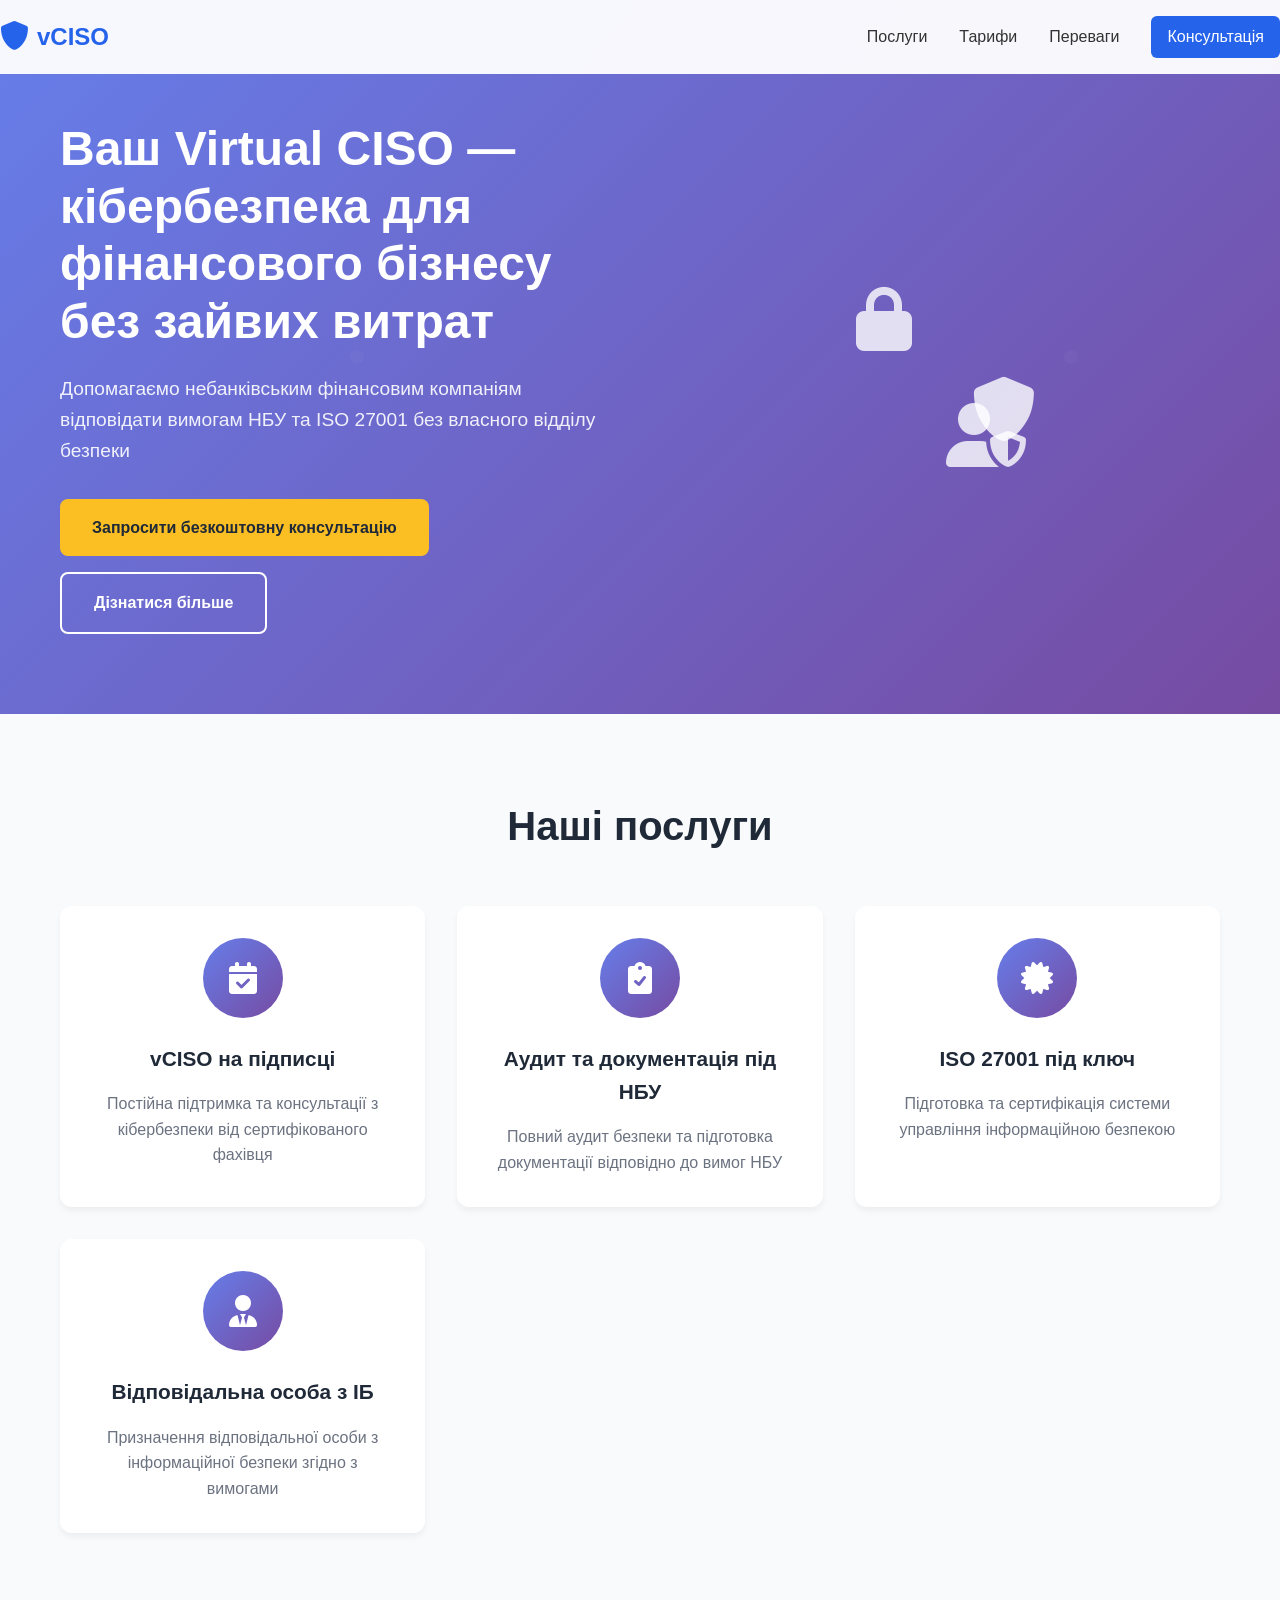
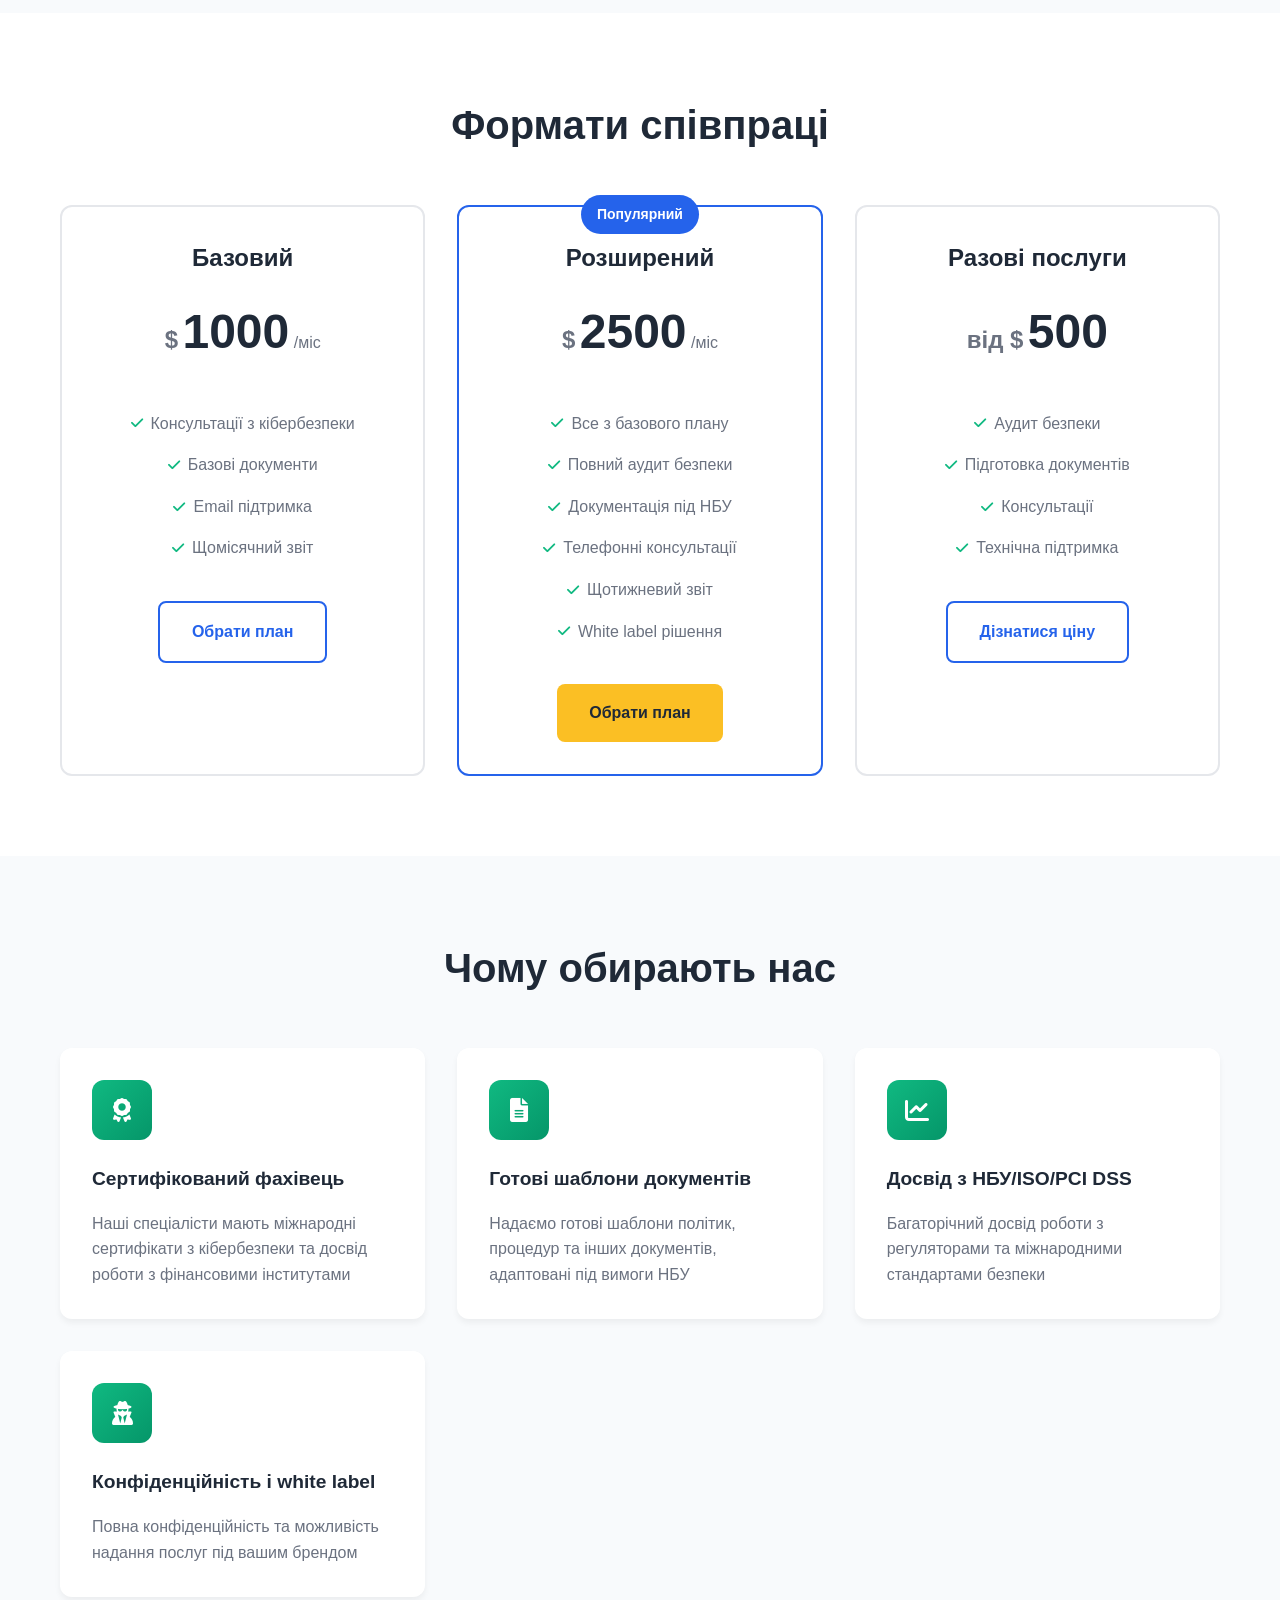
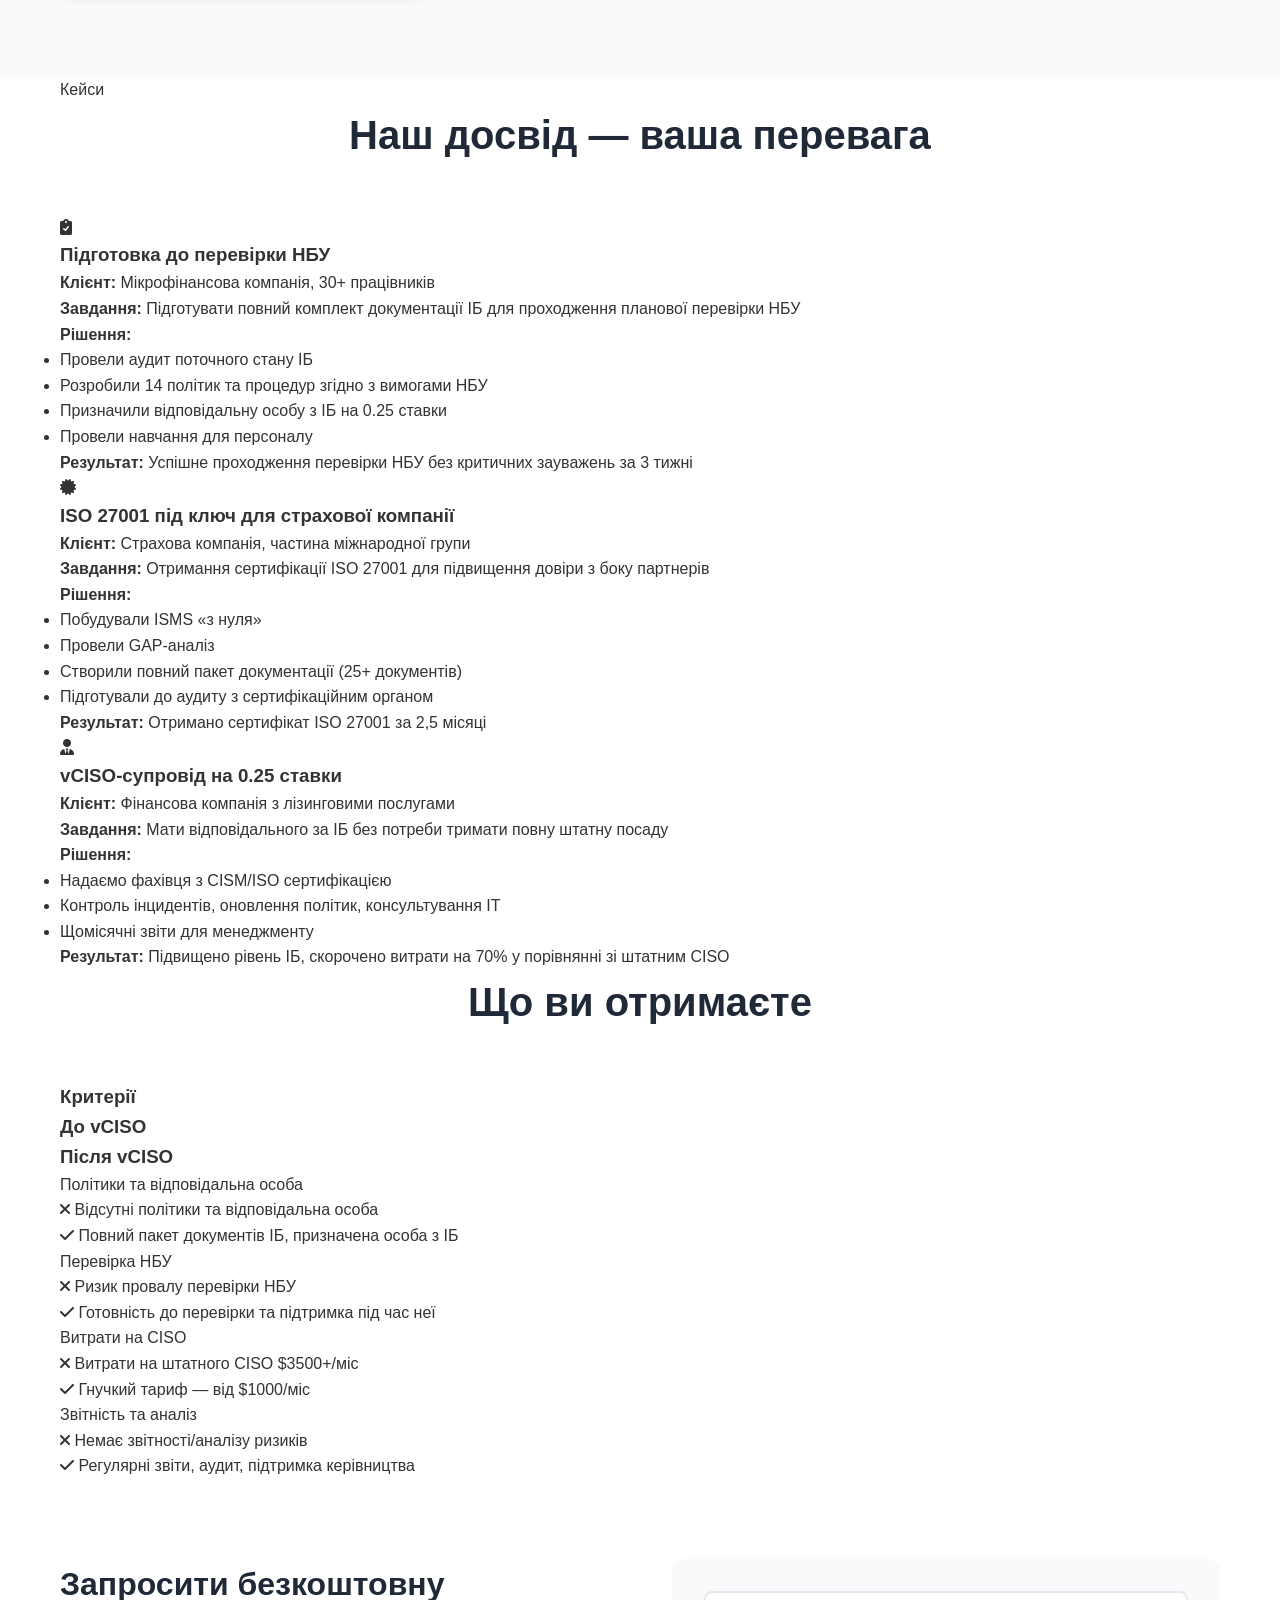
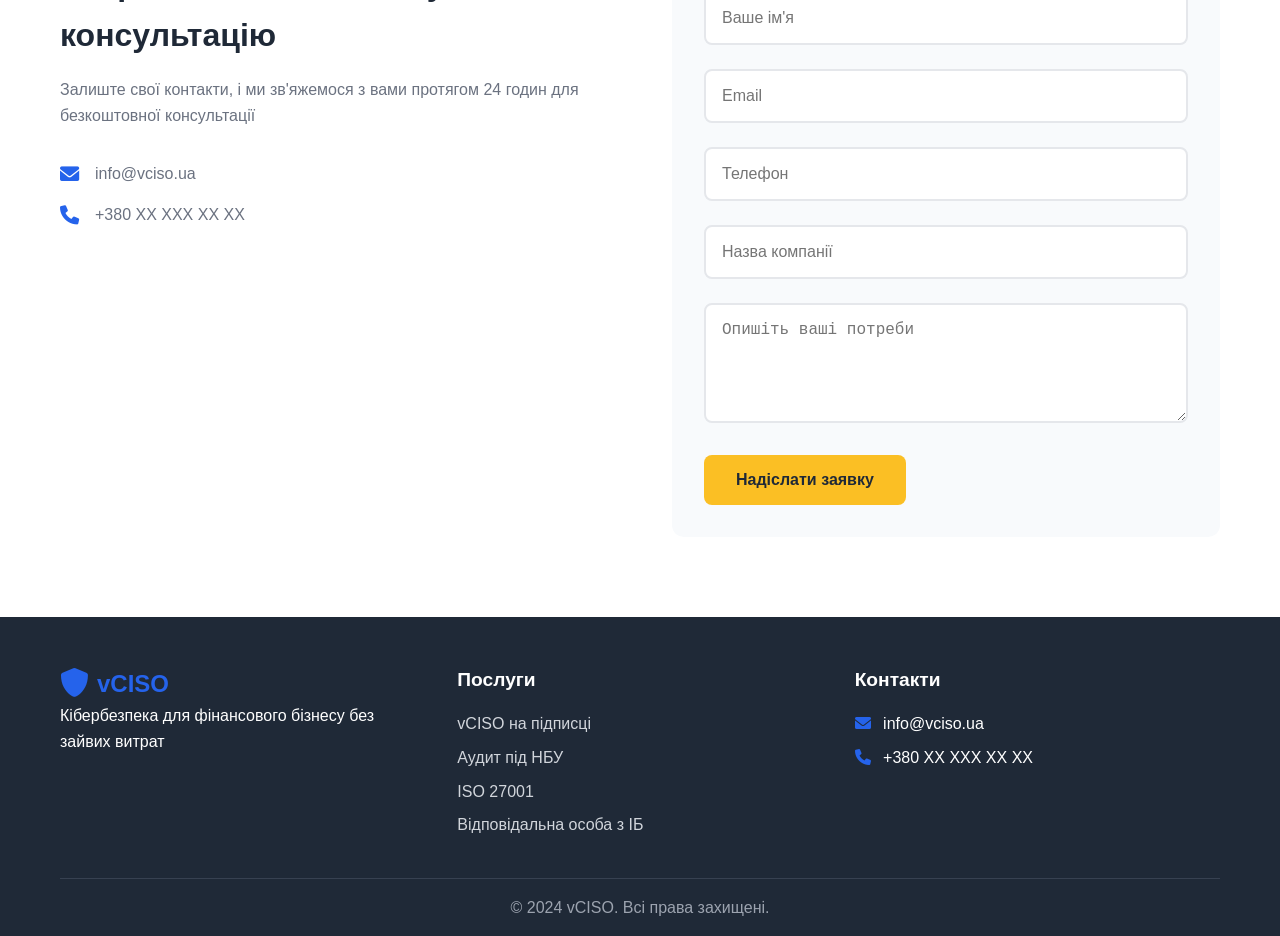
==== commit 065de629: "New2" ====
--- a/index.html
+++ b/index.html
@@ -193,6 +193,169 @@
         </div>
     </section>
 
+    <!-- Experience Section -->
+    <section class="experience">
+        <div class="container">
+            <div class="section-header">
+                <span class="section-badge">Кейси</span>
+                <h2 class="section-title">Наш досвід — ваша перевага</h2>
+            </div>
+            <div class="cases-grid">
+                <div class="case-card">
+                    <div class="case-icon">
+                        <i class="fas fa-clipboard-check"></i>
+                    </div>
+                    <h3>Підготовка до перевірки НБУ</h3>
+                    <div class="case-details">
+                        <div class="case-info">
+                            <strong>Клієнт:</strong> Мікрофінансова компанія, 30+ працівників
+                        </div>
+                        <div class="case-info">
+                            <strong>Завдання:</strong> Підготувати повний комплект документації ІБ для проходження планової перевірки НБУ
+                        </div>
+                        <div class="case-solution">
+                            <strong>Рішення:</strong>
+                            <ul>
+                                <li>Провели аудит поточного стану ІБ</li>
+                                <li>Розробили 14 політик та процедур згідно з вимогами НБУ</li>
+                                <li>Призначили відповідальну особу з ІБ на 0.25 ставки</li>
+                                <li>Провели навчання для персоналу</li>
+                            </ul>
+                        </div>
+                        <div class="case-result">
+                            <strong>Результат:</strong> Успішне проходження перевірки НБУ без критичних зауважень за 3 тижні
+                        </div>
+                    </div>
+                </div>
+                
+                <div class="case-card">
+                    <div class="case-icon">
+                        <i class="fas fa-certificate"></i>
+                    </div>
+                    <h3>ISO 27001 під ключ для страхової компанії</h3>
+                    <div class="case-details">
+                        <div class="case-info">
+                            <strong>Клієнт:</strong> Страхова компанія, частина міжнародної групи
+                        </div>
+                        <div class="case-info">
+                            <strong>Завдання:</strong> Отримання сертифікації ISO 27001 для підвищення довіри з боку партнерів
+                        </div>
+                        <div class="case-solution">
+                            <strong>Рішення:</strong>
+                            <ul>
+                                <li>Побудували ISMS «з нуля»</li>
+                                <li>Провели GAP-аналіз</li>
+                                <li>Створили повний пакет документації (25+ документів)</li>
+                                <li>Підготували до аудиту з сертифікаційним органом</li>
+                            </ul>
+                        </div>
+                        <div class="case-result">
+                            <strong>Результат:</strong> Отримано сертифікат ISO 27001 за 2,5 місяці
+                        </div>
+                    </div>
+                </div>
+                
+                <div class="case-card">
+                    <div class="case-icon">
+                        <i class="fas fa-user-tie"></i>
+                    </div>
+                    <h3>vCISO-супровід на 0.25 ставки</h3>
+                    <div class="case-details">
+                        <div class="case-info">
+                            <strong>Клієнт:</strong> Фінансова компанія з лізинговими послугами
+                        </div>
+                        <div class="case-info">
+                            <strong>Завдання:</strong> Мати відповідального за ІБ без потреби тримати повну штатну посаду
+                        </div>
+                        <div class="case-solution">
+                            <strong>Рішення:</strong>
+                            <ul>
+                                <li>Надаємо фахівця з CISM/ISO сертифікацією</li>
+                                <li>Контроль інцидентів, оновлення політик, консультування IT</li>
+                                <li>Щомісячні звіти для менеджменту</li>
+                            </ul>
+                        </div>
+                        <div class="case-result">
+                            <strong>Результат:</strong> Підвищено рівень ІБ, скорочено витрати на 70% у порівнянні зі штатним CISO
+                        </div>
+                    </div>
+                </div>
+            </div>
+        </div>
+    </section>
+
+    <!-- What You Get Section -->
+    <section class="what-you-get">
+        <div class="container">
+            <h2 class="section-title">Що ви отримаєте</h2>
+            <div class="comparison-table">
+                <div class="comparison-header">
+                    <div class="comparison-cell header-cell">
+                        <h3>Критерії</h3>
+                    </div>
+                    <div class="comparison-cell header-cell before">
+                        <h3>До vCISO</h3>
+                    </div>
+                    <div class="comparison-cell header-cell after">
+                        <h3>Після vCISO</h3>
+                    </div>
+                </div>
+                <div class="comparison-row">
+                    <div class="comparison-cell criteria">
+                        <span>Політики та відповідальна особа</span>
+                    </div>
+                    <div class="comparison-cell before">
+                        <i class="fas fa-times"></i>
+                        <span>Відсутні політики та відповідальна особа</span>
+                    </div>
+                    <div class="comparison-cell after">
+                        <i class="fas fa-check"></i>
+                        <span>Повний пакет документів ІБ, призначена особа з ІБ</span>
+                    </div>
+                </div>
+                <div class="comparison-row">
+                    <div class="comparison-cell criteria">
+                        <span>Перевірка НБУ</span>
+                    </div>
+                    <div class="comparison-cell before">
+                        <i class="fas fa-times"></i>
+                        <span>Ризик провалу перевірки НБУ</span>
+                    </div>
+                    <div class="comparison-cell after">
+                        <i class="fas fa-check"></i>
+                        <span>Готовність до перевірки та підтримка під час неї</span>
+                    </div>
+                </div>
+                <div class="comparison-row">
+                    <div class="comparison-cell criteria">
+                        <span>Витрати на CISO</span>
+                    </div>
+                    <div class="comparison-cell before">
+                        <i class="fas fa-times"></i>
+                        <span>Витрати на штатного CISO $3500+/міс</span>
+                    </div>
+                    <div class="comparison-cell after">
+                        <i class="fas fa-check"></i>
+                        <span>Гнучкий тариф — від $1000/міс</span>
+                    </div>
+                </div>
+                <div class="comparison-row">
+                    <div class="comparison-cell criteria">
+                        <span>Звітність та аналіз</span>
+                    </div>
+                    <div class="comparison-cell before">
+                        <i class="fas fa-times"></i>
+                        <span>Немає звітності/аналізу ризиків</span>
+                    </div>
+                    <div class="comparison-cell after">
+                        <i class="fas fa-check"></i>
+                        <span>Регулярні звіти, аудит, підтримка керівництва</span>
+                    </div>
+                </div>
+            </div>
+        </div>
+    </section>
+
     <!-- Contact Section -->
     <section id="contact" class="contact">
         <div class="container">
